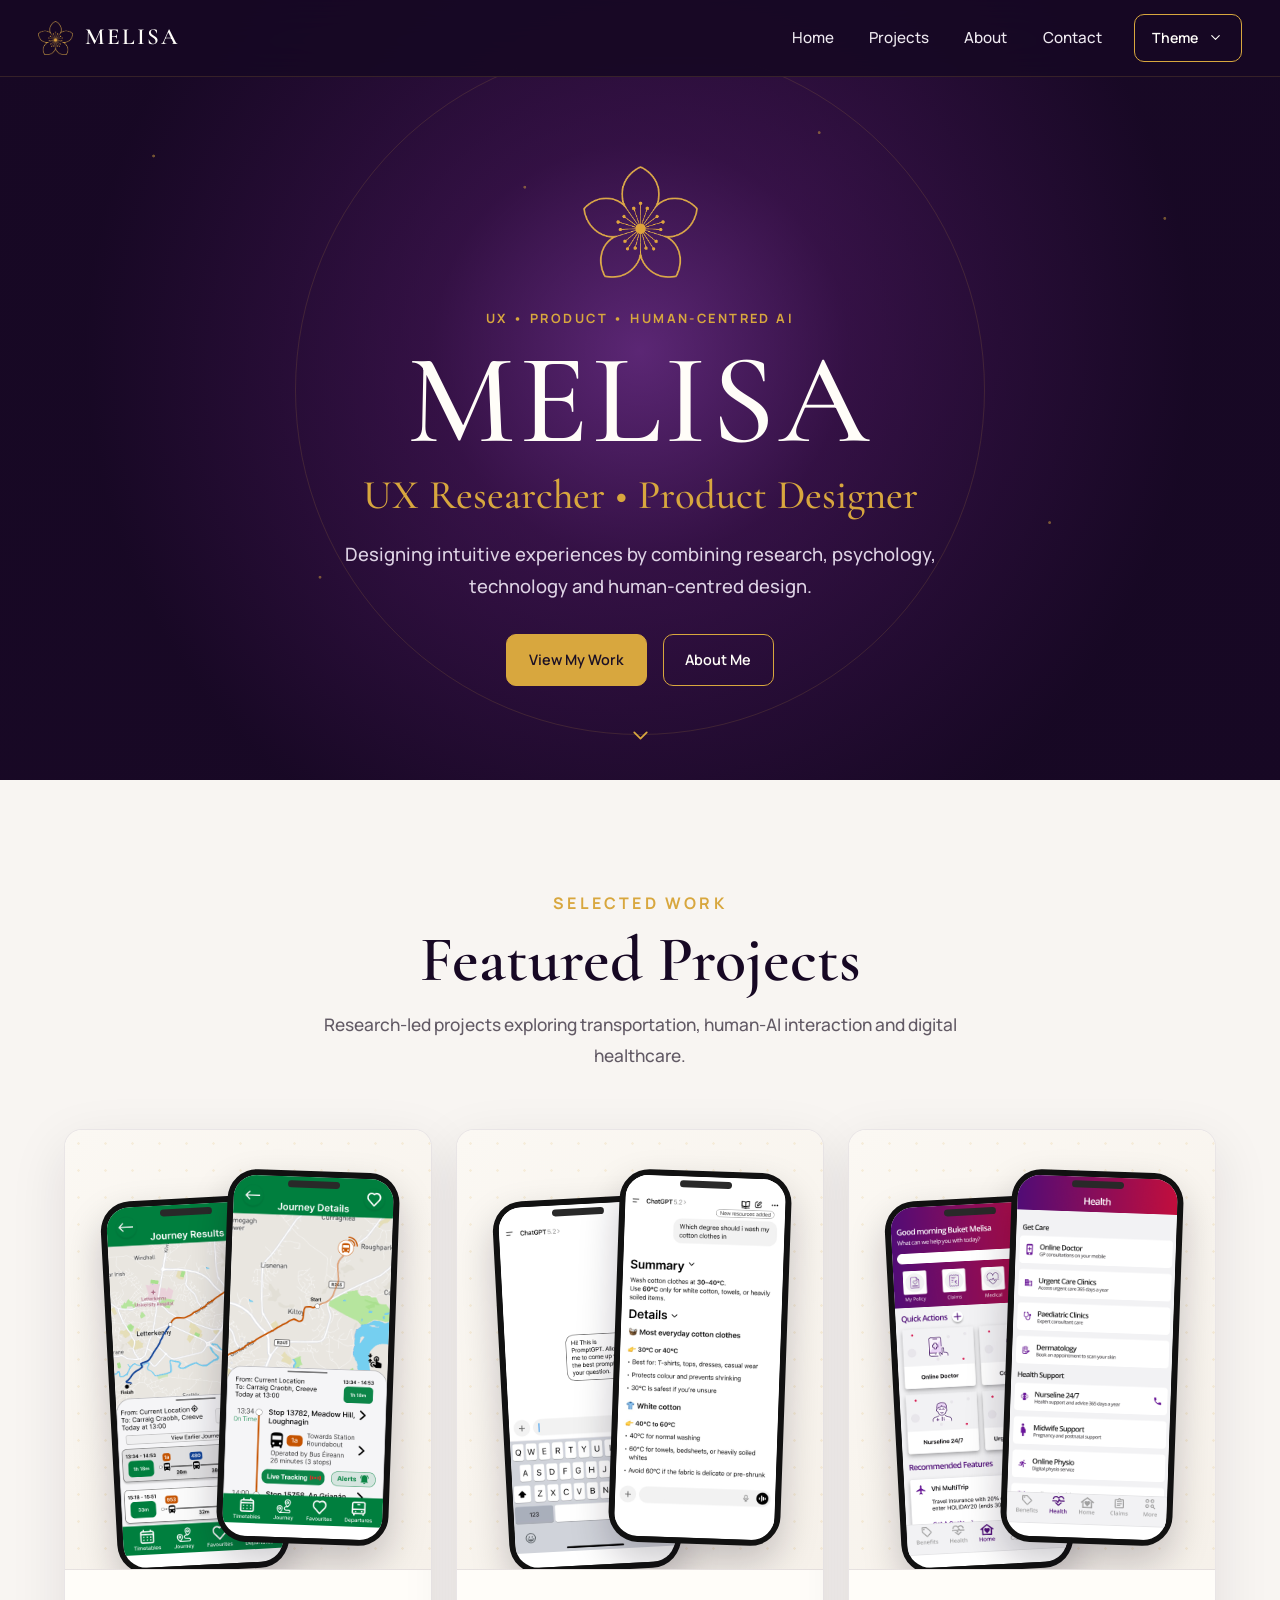
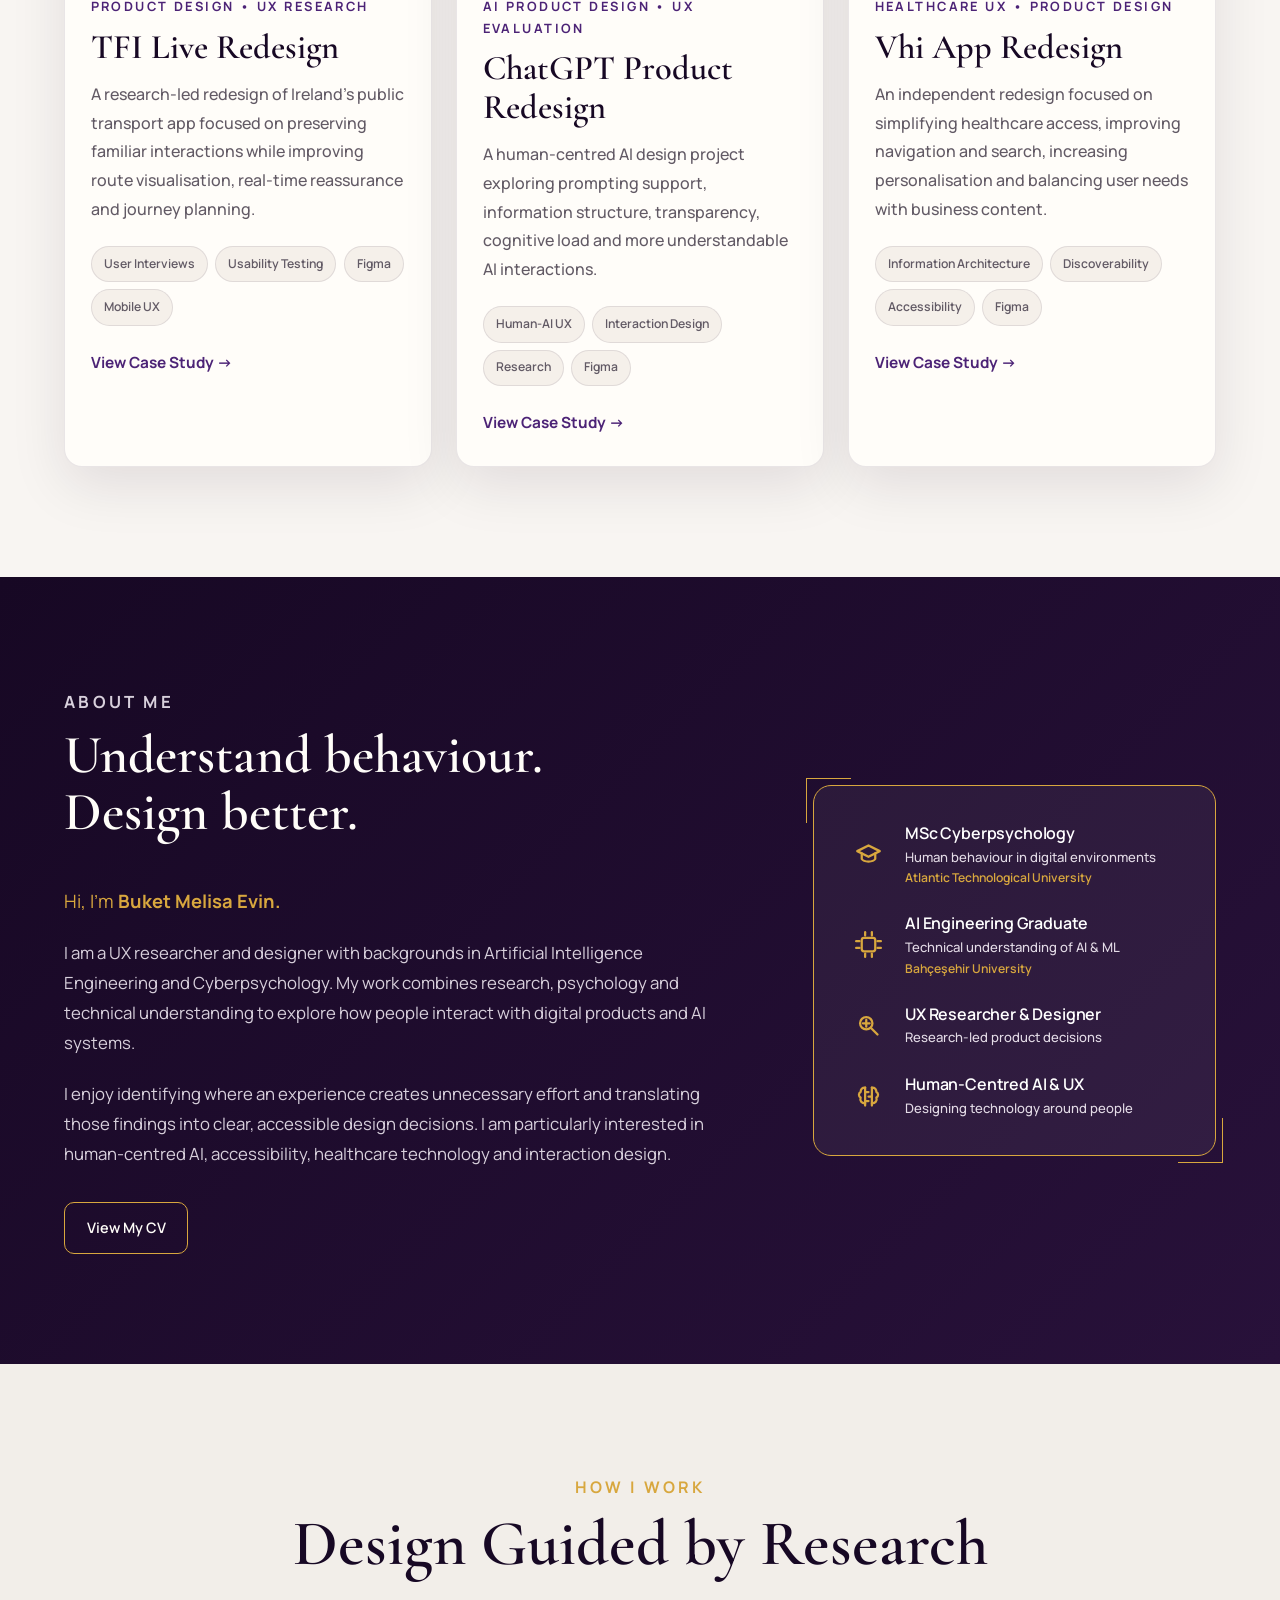
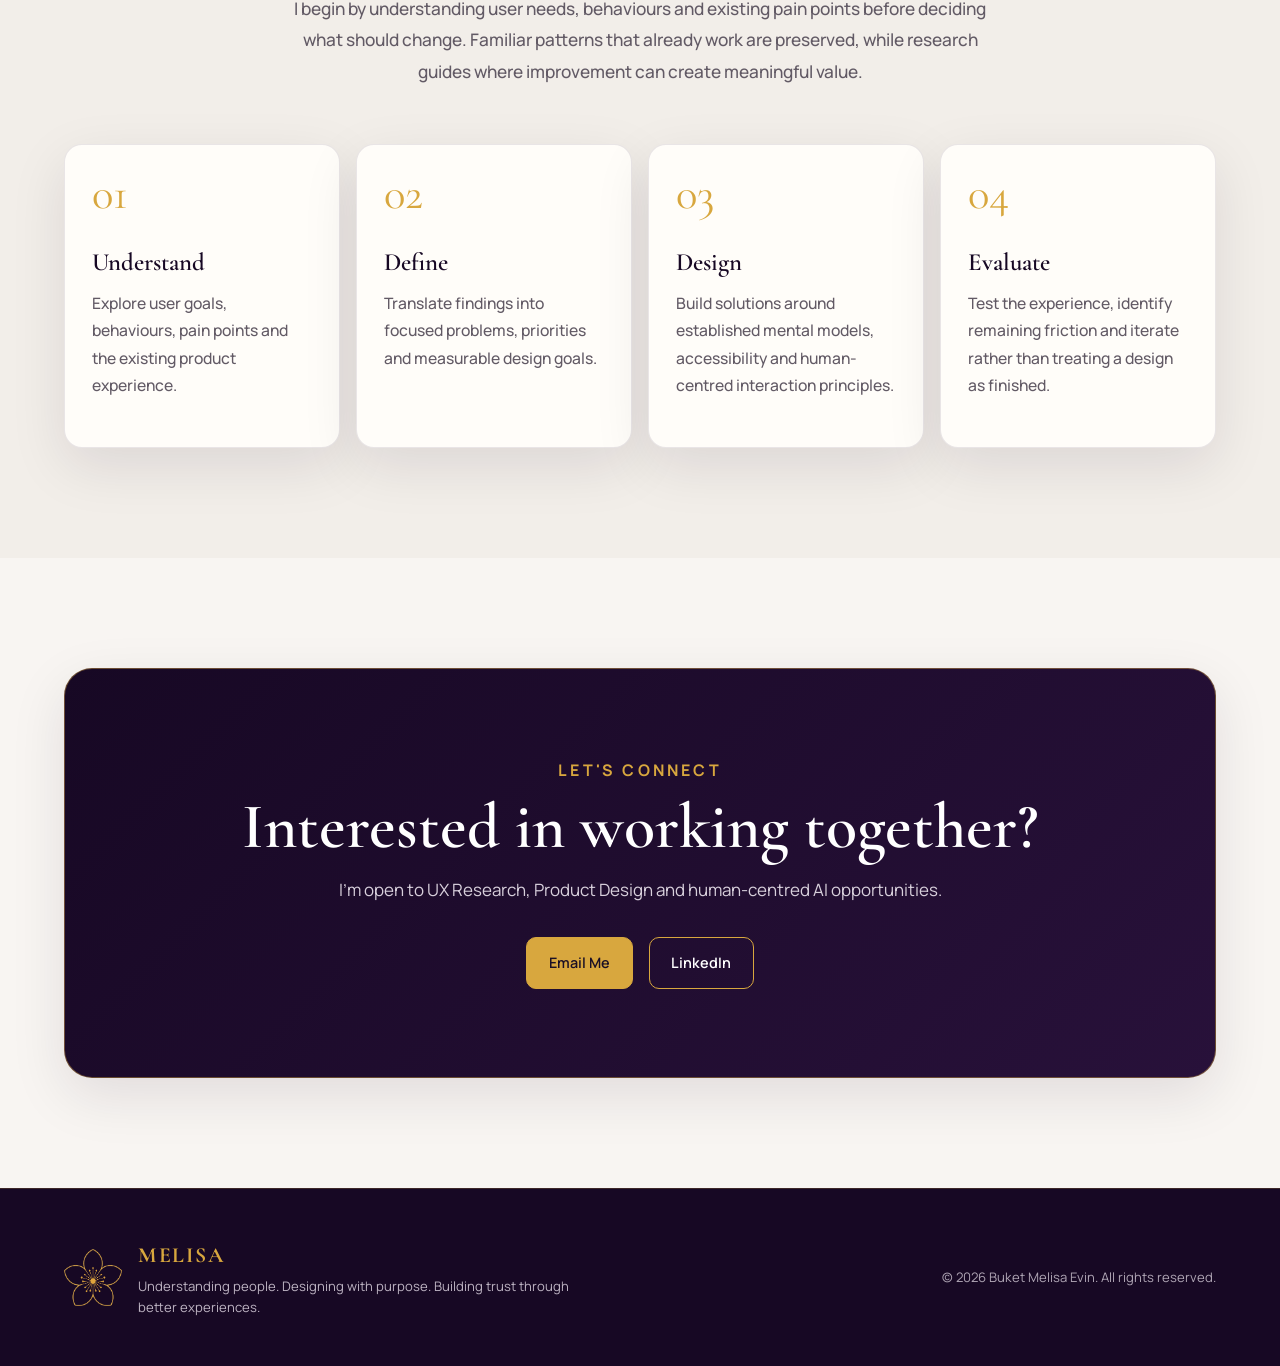
==== index.html @ 7aae2053 "Publish final portfolio" ====
<!DOCTYPE html>
<html lang="en" data-theme="elegant">

<head>
    <meta charset="UTF-8">

    <meta
        name="viewport"
        content="width=device-width, initial-scale=1.0"
    >

    <meta
        name="description"
        content="UX Research and Product Design portfolio of Buket Melisa Evin, combining cyberpsychology, artificial intelligence, and human-centred design."
    >

    <title>
        Buket Melisa Evin | UX Researcher & Product Designer
    </title>

    <link
        rel="stylesheet"
        href="css/styles.css"
    >
</head>

<body>

    <!-- =========================================================
         NAVIGATION
    ========================================================== -->

    <header class="site-header">

        <nav
            class="navbar"
            aria-label="Main navigation"
        >

            <a
                class="brand"
                href="#home"
                aria-label="Melisa home"
            >

                <img
                    class="brand-flower"
                    src="assets/images/melisa-flower.png"
                    alt=""
                >

                <span class="brand-name">
                    MELISA
                </span>

            </a>


            <div class="nav-links">

                <a href="#home">
                    Home
                </a>

                <a href="#projects">
                    Projects
                </a>

                <a href="#about">
                    About
                </a>

                <a href="#contact">
                    Contact
                </a>

            </div>


            <div class="theme-switcher">

                <button
                    class="theme-toggle"
                    id="theme-toggle"
                    type="button"
                    aria-expanded="false"
                    aria-controls="theme-menu"
                >
                    <span>
                        Theme
                    </span>

                    <svg
                        class="theme-chevron"
                        viewBox="0 0 24 24"
                        aria-hidden="true"
                    >
                        <path d="M6 9L12 15L18 9"></path>
                    </svg>

                </button>


                <div
                    class="theme-menu"
                    id="theme-menu"
                >

                    <button
                        class="theme-option"
                        type="button"
                        data-theme-choice="elegant"
                    >
                        Elegant Tech
                    </button>

                    <button
                        class="theme-option"
                        type="button"
                        data-theme-choice="fairytale"
                    >
                        Fairytale
                    </button>

                    <button
                        class="theme-option"
                        type="button"
                        data-theme-choice="tech"
                    >
                        Modern Tech
                    </button>

                </div>

            </div>

        </nav>

    </header>


    <main>

        <!-- =====================================================
             HERO
        ====================================================== -->

        <section
            class="hero"
            id="home"
        >

            <div
                class="hero-decoration hero-decoration-left"
            ></div>

            <div
                class="hero-decoration hero-decoration-right"
            ></div>


            <!-- Fairytale-only falling stars -->

            <div
                class="fairytale-stars"
                aria-hidden="true"
            >
                <span>✦</span>
                <span>✧</span>
                <span>✦</span>
                <span>✧</span>
                <span>✦</span>
                <span>✦</span>
                <span>✧</span>
                <span>✦</span>
                <span>✧</span>
                <span>✦</span>
                <span>✧</span>
                <span>✦</span>
            </div>


            <div class="hero-content">

                <img
                    class="hero-flower"
                    src="assets/images/melisa-flower.png"
                    alt="Melisa flower"
                >

                <p class="eyebrow">
                    UX • PRODUCT • HUMAN-CENTRED AI
                </p>

                <h1>
                    MELISA
                </h1>

                <h2>
                    UX Researcher • Product Designer
                </h2>

                <p class="hero-description">
                    Designing intuitive experiences by combining
                    research, psychology, technology and
                    human-centred design.
                </p>


                <div class="hero-actions">

                    <a
                        class="button button-primary"
                        href="#projects"
                    >
                        View My Work
                    </a>

                    <a
                        class="button button-secondary"
                        href="#about"
                    >
                        About Me
                    </a>

                </div>

            </div>


            <a
                class="scroll-indicator"
                href="#projects"
                aria-label="Scroll to featured projects"
            >

                <svg
                    viewBox="0 0 24 24"
                    aria-hidden="true"
                >
                    <path d="M6 9L12 15L18 9"></path>
                </svg>

            </a>

        </section>


        <!-- =====================================================
             FEATURED PROJECTS
        ====================================================== -->

        <section
            class="section projects-section"
            id="projects"
        >

            <div class="section-heading">

                <p class="section-kicker">
                    Selected Work
                </p>

                <h2>
                    Featured Projects
                </h2>

                <p class="section-intro">
                    Research-led projects exploring transportation,
                    human-AI interaction and digital healthcare.
                </p>

            </div>


            <div class="projects-grid">


                <!-- =================================================
                     TFI LIVE
                ================================================== -->

                <article class="project-card">

                    <a
                        class="project-visual project-tfi"
                        href="tfi-live-redesign/"
                        aria-label="View TFI Live case study"
                    >

                        <div
                            class="phone-preview phone-preview-left"
                        >

                            <img
                                class="project-screen"
                                src="assets/images/tfi-results.png"
                                alt="TFI Live redesigned journey results screen"
                            >

                        </div>


                        <div
                            class="phone-preview phone-preview-right"
                        >

                            <img
                                class="project-screen"
                                src="assets/images/tfi-details.png"
                                alt="TFI Live redesigned journey details and live tracking screen"
                            >

                        </div>

                    </a>


                    <div class="project-content">

                        <p class="project-category">
                            PRODUCT DESIGN • UX RESEARCH
                        </p>

                        <h3>
                            TFI Live Redesign
                        </h3>

                        <p>
                            A research-led redesign of Ireland's public
                            transport app focused on preserving familiar
                            interactions while improving route
                            visualisation, real-time reassurance and
                            journey planning.
                        </p>


                        <div
                            class="project-tags"
                            aria-label="Project methods"
                        >

                            <span>User Interviews</span>
                            <span>Usability Testing</span>
                            <span>Figma</span>
                            <span>Mobile UX</span>

                        </div>


                        <a
                            class="text-link"
                            href="tfi-live-redesign/"
                        >
                            View Case Study →
                        </a>

                    </div>

                </article>


                <!-- =================================================
                     CHATGPT
                ================================================== -->

                <article class="project-card">

                    <a
                        class="project-visual project-chatgpt"
                        href="chatgpt-redesign/"
                        aria-label="View ChatGPT case study"
                    >

                        <div
                            class="phone-preview phone-preview-left"
                        >

                            <img
                                class="project-screen"
                                src="assets/images/chatgpt-prompt.png"
                                alt="PromptGPT guided prompting concept"
                            >

                        </div>


                        <div
                            class="phone-preview phone-preview-right"
                        >

                            <img
                                class="project-screen"
                                src="assets/images/chatgpt-response.png"
                                alt="ChatGPT structured response and resource transparency redesign"
                            >

                        </div>

                    </a>


                    <div class="project-content">

                        <p class="project-category">
                            AI PRODUCT DESIGN • UX EVALUATION
                        </p>

                        <h3>
                            ChatGPT Product Redesign
                        </h3>

                        <p>
                            A human-centred AI design project exploring
                            prompting support, information structure,
                            transparency, cognitive load and more
                            understandable AI interactions.
                        </p>


                        <div
                            class="project-tags"
                            aria-label="Project methods"
                        >

                            <span>Human-AI UX</span>
                            <span>Interaction Design</span>
                            <span>Research</span>
                            <span>Figma</span>

                        </div>


                        <a
                            class="text-link"
                            href="chatgpt-redesign/"
                        >
                            View Case Study →
                        </a>

                    </div>

                </article>


                <!-- =================================================
                     VHI
                ================================================== -->

                <article class="project-card">

                    <a
                        class="project-visual project-vhi"
                        href="vhi-redesign/"
                        aria-label="View Vhi case study"
                    >

                        <div
                            class="phone-preview phone-preview-left"
                        >

                            <img
                                class="project-screen"
                                src="assets/images/vhi-home-redesign.png"
                                alt="Vhi redesigned homepage with search, quick actions and clearer navigation"
                            >

                        </div>


                        <div
                            class="phone-preview phone-preview-right"
                        >

                            <img
                                class="project-screen"
                                src="assets/images/vhi-health-redesign.png"
                                alt="Vhi redesigned Health page with clearer healthcare service categories"
                            >

                        </div>

                    </a>


                    <div class="project-content">

                        <p class="project-category">
                            HEALTHCARE UX • PRODUCT DESIGN
                        </p>

                        <h3>
                            Vhi App Redesign
                        </h3>

                        <p>
                            An independent redesign focused on
                            simplifying healthcare access, improving
                            navigation and search, increasing
                            personalisation and balancing user needs
                            with business content.
                        </p>


                        <div
                            class="project-tags"
                            aria-label="Project methods"
                        >

                            <span>Information Architecture</span>
                            <span>Discoverability</span>
                            <span>Accessibility</span>
                            <span>Figma</span>

                        </div>


                        <a
                            class="text-link"
                            href="vhi-redesign/"
                        >
                            View Case Study →
                        </a>

                    </div>

                </article>

            </div>

        </section>


        <!-- =====================================================
             ABOUT
        ====================================================== -->

        <section
            class="section about-section"
            id="about"
        >

            <div class="about-grid">


                <div class="about-copy">

                    <p class="section-kicker">
                        About Me
                    </p>

                    <h2 class="about-heading">
                        <span>Understand behaviour.</span>
                        <br>
                        <span>Design better.</span>
                    </h2>

                    <p class="about-lead">
                        Hi, I'm
                        <strong>
                            Buket Melisa Evin.
                        </strong>
                    </p>

                    <p>
                        I am a UX researcher and designer with
                        backgrounds in Artificial Intelligence
                        Engineering and Cyberpsychology. My work
                        combines research, psychology and technical
                        understanding to explore how people interact
                        with digital products and AI systems.
                    </p>

                    <p>
                        I enjoy identifying where an experience creates
                        unnecessary effort and translating those
                        findings into clear, accessible design
                        decisions. I am particularly interested in
                        human-centred AI, accessibility, healthcare
                        technology and interaction design.
                    </p>


                    <a
                        class="button button-secondary"
                        href="assets/documents/Buket-Melisa-Evin-CV.pdf"
                        target="_blank"
                        rel="noopener noreferrer"
                    >
                        View My CV
                    </a>

                </div>


                <!-- PROFILE CARD -->

                <aside class="profile-card">


                    <!-- MSc CYBERPSYCHOLOGY -->

                    <div class="profile-item">

                        <svg
                            class="profile-icon"
                            viewBox="0 0 24 24"
                            aria-hidden="true"
                        >
                            <path
                                d="M2 9L12 4L22 9L12 14L2 9Z"
                            ></path>

                            <path
                                d="M6 11V16C8 19 16 19 18 16V11"
                            ></path>
                        </svg>


                        <div>

                            <strong>
                                MSc Cyberpsychology
                            </strong>

                            <span class="profile-subtitle">
                                Human behaviour in digital environments
                            </span>

                            <span class="profile-meta">
                                Atlantic Technological University
                            </span>

                        </div>

                    </div>


                    <!-- AI ENGINEERING -->

                    <div class="profile-item">

                        <svg
                            class="profile-icon"
                            viewBox="0 0 24 24"
                            aria-hidden="true"
                        >

                            <rect
                                x="6"
                                y="6"
                                width="12"
                                height="12"
                                rx="2"
                            ></rect>

                            <path d="M9 1V4"></path>
                            <path d="M15 1V4"></path>

                            <path d="M9 20V23"></path>
                            <path d="M15 20V23"></path>

                            <path d="M1 9H4"></path>
                            <path d="M1 15H4"></path>

                            <path d="M20 9H23"></path>
                            <path d="M20 15H23"></path>

                        </svg>


                        <div>

    
                            <strong>
                                AI Engineering Graduate
                            </strong>

  
                            <span class="profile-subtitle">
                                Technical understanding of AI & ML
                            </span>

                            <span class="profile-meta">
        
                                Bahçeşehir University
   
                            </span>


                        </div>

                    </div>


                    <!-- UX RESEARCH -->

                    <div class="profile-item">

                        <svg
                            class="profile-icon"
                            viewBox="0 0 24 24"
                            aria-hidden="true"
                        >

                            <circle
                                cx="10"
                                cy="10"
                                r="5.5"
                            ></circle>

                            <path
                                d="M14 14L20 20"
                            ></path>

                            <path
                                d="M10 7V13"
                            ></path>

                            <path
                                d="M7 10H13"
                            ></path>

                        </svg>


                        <div>

                            <strong>
                                UX Researcher & Designer
                            </strong>

                            <span class="profile-subtitle">
                                Research-led product decisions
                            </span>

                        </div>

                    </div>


                    <!-- HUMAN-CENTRED AI -->

                    <div class="profile-item">

                        <svg
                            class="profile-icon"
                            viewBox="0 0 24 24"
                            aria-hidden="true"
                        >

                            <path
                                d="M9 4C6 4 5 6 5 8C3 9 3 12 5 13C4 16 6 18 9 18"
                            ></path>

                            <path
                                d="M15 4C18 4 19 6 19 8C21 9 21 12 19 13C20 16 18 18 15 18"
                            ></path>

                            <path d="M9 4V20"></path>
                            <path d="M15 4V20"></path>

                            <path d="M9 8H12"></path>
                            <path d="M12 12H15"></path>
                            <path d="M9 16H12"></path>

                        </svg>


                        <div>

                            <strong>
                                Human-Centred AI & UX
                            </strong>

                            <span class="profile-subtitle">
                                Designing technology around people
                            </span>

                        </div>

                    </div>

                </aside>

            </div>

        </section>


        <!-- =====================================================
             DESIGN APPROACH
        ====================================================== -->

        <section class="section approach-section">

            <div class="section-heading">

                <p class="section-kicker">
                    How I Work
                </p>

                <h2>
                    Design Guided by Research
                </h2>

                <p class="section-intro">
                    I begin by understanding user needs, behaviours
                    and existing pain points before deciding what
                    should change. Familiar patterns that already
                    work are preserved, while research guides where
                    improvement can create meaningful value.
                </p>

            </div>


            <div class="approach-grid">


                <article class="approach-card">

                    <span class="approach-number">
                        01
                    </span>

                    <h3>
                        Understand
                    </h3>

                    <p>
                        Explore user goals, behaviours, pain points
                        and the existing product experience.
                    </p>

                </article>


                <article class="approach-card">

                    <span class="approach-number">
                        02
                    </span>

                    <h3>
                        Define
                    </h3>

                    <p>
                        Translate findings into focused problems,
                        priorities and measurable design goals.
                    </p>

                </article>


                <article class="approach-card">

                    <span class="approach-number">
                        03
                    </span>

                    <h3>
                        Design
                    </h3>

                    <p>
                        Build solutions around established mental
                        models, accessibility and human-centred
                        interaction principles.
                    </p>

                </article>


                <article class="approach-card">

                    <span class="approach-number">
                        04
                    </span>

                    <h3>
                        Evaluate
                    </h3>

                    <p>
                        Test the experience, identify remaining
                        friction and iterate rather than treating
                        a design as finished.
                    </p>

                </article>

            </div>

        </section>


        <!-- =====================================================
             CONTACT
        ====================================================== -->

        <section
            class="section contact-section"
            id="contact"
        >

            <div class="contact-card">

                <p class="section-kicker">
                    Let's Connect
                </p>

                <h2>
                    Interested in working together?
                </h2>

                <p>
                    I'm open to UX Research, Product Design and
                    human-centred AI opportunities.
                </p>


                <div class="contact-actions">

                    <a
                        class="button button-primary"
                        href="mailto:melisa.buket.evin@gmail.com"
                    >
                        Email Me
                    </a>


                    <a
                        class="button button-secondary"
                        href="https://www.linkedin.com/in/buket-melisa-evin/"
                        target="_blank"
                        rel="noopener noreferrer"
                    >
                        LinkedIn
                    </a>

                </div>

            </div>

        </section>

    </main>


    <!-- =========================================================
         FOOTER
    ========================================================== -->

    <footer class="site-footer">

        <div class="footer-brand">

            <img
                src="assets/images/melisa-flower.png"
                alt=""
                class="footer-flower"
            >


            <div>

                <strong>
                    MELISA
                </strong>

                <p>
                    Understanding people. Designing with purpose.
                    Building trust through better experiences.
                </p>

            </div>

        </div>


        <p class="copyright">
            © 2026 Buket Melisa Evin.
            All rights reserved.
        </p>

    </footer>


    <script src="js/script.js"></script>

</body>

</html>
---- css/styles.css ----
@import url("https://fonts.googleapis.com/css2?family=Cormorant+Garamond:wght@400;500;600;700&family=Manrope:wght@400;500;600;700&display=swap");


/* =========================================================
   1. RESET
========================================================= */

*,
*::before,
*::after {
    box-sizing: border-box;
}

html {
    scroll-behavior: smooth;
}

body {
    margin: 0;
    min-height: 100vh;
    overflow-x: hidden;

    background: var(--page-background);
    color: var(--text);

    font-family: var(--body-font);
    font-size: 17px;
    line-height: 1.7;

    transition:
        background-color 0.35s ease,
        color 0.35s ease;
}

img {
    display: block;
    max-width: 100%;
}

a {
    color: inherit;
    text-decoration: none;
}

button,
input,
textarea,
select {
    font: inherit;
}

button {
    color: inherit;
}

::selection {
    background: var(--accent);
    color: var(--accent-text);
}


/* =========================================================
   2. DEFAULT THEME — ELEGANT TECH
========================================================= */

:root,
html[data-theme="elegant"] {
    --page-background: #F8F5F2;
    --section-background: #F8F5F2;
    --section-alt: #F2EEE9;

    --surface: #FFFDF9;
    --surface-soft: #F5F0EA;

    --text: #29232D;
    --text-soft: #625A65;

    --dark: #170824;
    --dark-secondary: #28113A;

    --purple: #4C2376;
    --purple-soft: #76509A;

    --accent: #D8A73E;
    --accent-soft: #E9C97E;
    --accent-text: #1B1025;

    --border: rgba(216, 167, 62, 0.42);
    --soft-border: rgba(43, 22, 63, 0.10);

    --hero-background:
        radial-gradient(
            circle at 50% 45%,
            rgba(106, 47, 135, 0.72) 0%,
            rgba(55, 18, 73, 0.62) 27%,
            rgba(23, 8, 36, 0.96) 72%
        ),
        linear-gradient(
            135deg,
            #190825 0%,
            #351144 48%,
            #190825 100%
        );

    --hero-text: #FFFDF8;
    --hero-muted: #DDD2E4;

    --card-background: #FFFDF9;

    --shadow:
        0 18px 55px rgba(31, 13, 43, 0.10);

    --shadow-hover:
        0 25px 70px rgba(31, 13, 43, 0.17);

    --radius-small: 10px;
    --radius-medium: 18px;
    --radius-large: 28px;

    --display-font: "Cormorant Garamond", Georgia, serif;
    --body-font: "Manrope", Arial, sans-serif;

    --section-max-width: 1240px;

    --button-radius: 10px;

    --nav-background: rgba(23, 8, 36, 0.90);

    --project-preview:
        linear-gradient(
            145deg,
            #FBF8F3 0%,
            #F6F1EA 100%
        );
}


/* =========================================================
   3. FAIRYTALE THEME
========================================================= */

html[data-theme="fairytale"] {
    --page-background: #FFF8FC;
    --section-background: #FFF8FC;
    --section-alt: #F4F3FF;

    --surface: #FFFDFE;
    --surface-soft: #FBEFF7;

    --text: #432E45;
    --text-soft: #6F5B6E;

    --dark: #644E76;
    --dark-secondary: #876B95;

    --purple: #9870B5;
    --purple-soft: #C1A4D9;

    --accent: #D6A33B;
    --accent-soft: #F0D99A;
    --accent-text: #412B43;

    --border: rgba(214, 163, 59, 0.55);
    --soft-border: rgba(164, 123, 194, 0.16);

    --hero-background:
        radial-gradient(
            circle at 18% 42%,
            rgba(255, 212, 229, 0.88),
            transparent 39%
        ),
        radial-gradient(
            circle at 79% 39%,
            rgba(202, 221, 255, 0.90),
            transparent 42%
        ),
        linear-gradient(
            135deg,
            #FFF2F7 0%,
            #F5EEFF 49%,
            #EDF6FF 100%
        );

    --hero-text: #513B56;
    --hero-muted: #6F6173;

    --card-background: #FFFDFE;

    --shadow:
        0 18px 45px rgba(112, 83, 127, 0.10);

    --shadow-hover:
        0 24px 60px rgba(112, 83, 127, 0.17);

    --radius-small: 14px;
    --radius-medium: 24px;
    --radius-large: 36px;

    --display-font: "Cormorant Garamond", Georgia, serif;
    --body-font: "Manrope", Arial, sans-serif;

    --button-radius: 999px;

    --nav-background: rgba(255, 248, 252, 0.94);

    --project-preview:
        linear-gradient(
            145deg,
            #FFF7FA 0%,
            #F5F2FF 50%,
            #F1F7FF 100%
        );
}


/* =========================================================
   4. MODERN TECH THEME
========================================================= */

html[data-theme="tech"] {
    --page-background: #F2F2F7;
    --section-background: #F5F5F7;
    --section-alt: #F5F5F7;

    --surface: #FFFFFF;
    --surface-soft: #F2F2F7;

    --text: #1D1D1F;
    --text-soft: #6E6E73;

    --dark: #1D1D1F;
    --dark-secondary: #3A3A3C;

    --purple: #1D1D1F;
    --purple-soft: #6E6E73;

    --accent: #0071E3;
    --accent-soft: #E8F2FD;
    --accent-text: #FFFFFF;

    --border: #D1D1D6;
    --soft-border: #E5E5EA;

    --hero-background: #FFFFFF;

    --hero-text: #1D1D1F;
    --hero-muted: #6E6E73;

    --card-background: #FFFFFF;

    --shadow:
        0 8px 28px rgba(0, 0, 0, 0.055);

    --shadow-hover:
        0 14px 38px rgba(0, 0, 0, 0.085);

    --radius-small: 12px;
    --radius-medium: 20px;
    --radius-large: 26px;

    --display-font:
        -apple-system,
        BlinkMacSystemFont,
        "Segoe UI",
        Helvetica,
        Arial,
        sans-serif;

    --body-font:
        -apple-system,
        BlinkMacSystemFont,
        "Segoe UI",
        Helvetica,
        Arial,
        sans-serif;

    --section-max-width: 1240px;

    --button-radius: 999px;

    --nav-background: rgba(255, 255, 255, 0.94);

    --project-preview: #F2F2F7;
}


/* =========================================================
   5. TYPOGRAPHY
========================================================= */

h1,
h2,
h3,
h4,
p {
    margin-top: 0;
}

h1,
h2,
h3 {
    font-family: var(--display-font);
}

h2 {
    font-size: clamp(2.5rem, 5vw, 4rem);
    line-height: 1.05;
    font-weight: 600;
}

h3 {
    font-size: clamp(1.6rem, 3vw, 2.15rem);
    line-height: 1.12;
    font-weight: 600;
}

p {
    margin-bottom: 1.25rem;
}

strong {
    font-weight: 700;
}


/* =========================================================
   6. NAVIGATION
========================================================= */

.site-header {
    position: fixed;
    z-index: 1000;

    top: 0;
    left: 0;

    width: 100%;

    background: var(--nav-background);

    backdrop-filter: blur(18px);
    -webkit-backdrop-filter: blur(18px);

    border-bottom:
        1px solid rgba(216, 167, 62, 0.16);
}

.navbar {
    width: min(94%, 1380px);
    min-height: 76px;

    margin: 0 auto;

    display: flex;
    align-items: center;

    gap: 2rem;
}

.brand {
    margin-right: auto;

    display: flex;
    align-items: center;

    gap: 0.75rem;

    color: #FFFDF9;
}

.brand-flower {
    width: 35px;
    height: 35px;

    object-fit: contain;
}

.brand-name {
    font-family: var(--display-font);
    font-size: 1.45rem;
    font-weight: 600;

    letter-spacing: 0.08em;
}

.nav-links {
    display: flex;
    align-items: center;

    gap: 2.2rem;
}

.nav-links a {
    position: relative;

    color: #EEE9F0;

    font-size: 0.95rem;
    font-weight: 500;
}

.nav-links a::after {
    content: "";

    position: absolute;

    left: 0;
    bottom: -7px;

    width: 0;
    height: 1px;

    background: var(--accent);

    transition: width 0.25s ease;
}

.nav-links a:hover::after {
    width: 100%;
}


html[data-theme="fairytale"] .brand,
html[data-theme="fairytale"] .nav-links a {
    color: var(--text);
}


html[data-theme="tech"] .site-header {
    border-bottom: 1px solid #E5E5EA;
}

html[data-theme="tech"] .brand,
html[data-theme="tech"] .nav-links a {
    color: #1D1D1F;
}

html[data-theme="tech"] .nav-links a::after {
    background: #1D1D1F;
}


/* =========================================================
   7. THEME SWITCHER
========================================================= */

.theme-switcher {
    position: relative;
}

.theme-toggle {
    min-width: 108px;

    padding: 0.7rem 1rem;

    display: flex;
    align-items: center;
    justify-content: center;

    gap: 0.65rem;

    background: transparent;
    color: #FFFDF9;

    border:
        1px solid var(--accent);

    border-radius: var(--button-radius);

    cursor: pointer;

    font-size: 0.88rem;
    font-weight: 600;

    transition:
        background 0.25s ease,
        color 0.25s ease;
}

.theme-toggle span {
    font-weight: 600;
}

.theme-chevron {
    width: 15px;
    height: 15px;

    fill: none;
    stroke: currentColor;

    stroke-width: 1.8;
    stroke-linecap: round;
    stroke-linejoin: round;

    transition:
        transform 0.25s ease;
}

.theme-toggle[aria-expanded="true"] .theme-chevron {
    transform: rotate(180deg);
}

.theme-toggle:hover {
    background: var(--accent);
    color: var(--accent-text);
}

.theme-menu {
    position: absolute;

    top: calc(100% + 12px);
    right: 0;

    min-width: 190px;

    padding: 0.5rem;

    display: none;

    background: var(--surface);
    color: var(--text);

    border:
        1px solid var(--border);

    border-radius: var(--radius-small);

    box-shadow: var(--shadow);
}

.theme-menu.is-open {
    display: grid;
}

.theme-option {
    position: relative;

    width: 100%;

    padding:
        0.8rem
        2.8rem
        0.8rem
        0.9rem;

    background: transparent;

    border: 0;

    border-radius:
        calc(var(--radius-small) / 2);

    cursor: pointer;

    text-align: left;

    font-weight: 500;

    transition:
        background 0.2s ease,
        color 0.2s ease;
}

.theme-option:hover {
    background: var(--surface-soft);
}

.theme-option.is-selected {
    background: var(--surface-soft);
    color: var(--purple);

    font-weight: 700;
}

.theme-option.is-selected::after {
    content: "✓";

    position: absolute;

    right: 1rem;
    top: 50%;

    transform: translateY(-50%);

    color: var(--accent);

    font-weight: 700;
}


html[data-theme="fairytale"] .theme-toggle {
    color: var(--text);
}


html[data-theme="tech"] .theme-toggle {
    background: #FFFFFF;
    color: #1D1D1F;

    border:
        1px solid #D1D1D6;
}

html[data-theme="tech"] .theme-toggle:hover {
    background: #F2F2F7;
    color: #1D1D1F;
}


/* =========================================================
   8. HERO
========================================================= */

.hero {
    position: relative;

    min-height: 780px;

    padding:
        145px
        2rem
        90px;

    overflow: hidden;

    display: grid;
    place-items: center;

    background: var(--hero-background);
    color: var(--hero-text);

    text-align: center;
}

.hero::before {
    content: "";

    position: absolute;

    inset: 0;

    opacity: 0.48;

    pointer-events: none;

    background-image:
        radial-gradient(
            circle at 12% 20%,
            var(--accent) 0 1px,
            transparent 1.8px
        ),
        radial-gradient(
            circle at 25% 74%,
            var(--accent) 0 1px,
            transparent 1.8px
        ),
        radial-gradient(
            circle at 41% 24%,
            var(--accent) 0 1px,
            transparent 1.8px
        ),
        radial-gradient(
            circle at 64% 17%,
            var(--accent) 0 1px,
            transparent 1.8px
        ),
        radial-gradient(
            circle at 82% 67%,
            var(--accent) 0 1px,
            transparent 1.8px
        ),
        radial-gradient(
            circle at 91% 28%,
            var(--accent) 0 1px,
            transparent 1.8px
        );
}

.hero::after {
    content: "";

    position: absolute;

    top: 50%;
    left: 50%;

    width: min(690px, 72vw);

    aspect-ratio: 1;

    transform:
        translate(-50%, -50%);

    border:
        1px solid rgba(216, 167, 62, 0.15);

    border-radius: 50%;

    pointer-events: none;
}

.hero-content {
    position: relative;
    z-index: 3;

    width: min(820px, 94%);
}

.hero-flower {
    width: 115px;
    height: 115px;

    margin:
        0
        auto
        1.8rem;

    object-fit: contain;
}

.eyebrow,
.section-kicker,
.project-category {
    font-family: var(--body-font);

    text-transform: uppercase;

    letter-spacing: 0.19em;

    font-weight: 700;
}

.eyebrow {
    margin-bottom: 0.8rem;

    color: var(--accent);

    font-size: 0.8rem;
}

.hero h1 {
    margin-bottom: 0.25rem;

    font-size:
        clamp(4.6rem, 10vw, 8.2rem);

    line-height: 0.9;

    font-weight: 500;

    letter-spacing: 0.03em;
}

.hero h2 {
    margin:
        1rem
        0;

    color: var(--accent);

    font-size:
        clamp(1.65rem, 3.5vw, 2.55rem);

    font-weight: 500;
}

.hero-description {
    width: min(680px, 100%);

    margin:
        1.4rem
        auto
        2rem;

    color: var(--hero-muted);

    font-size:
        clamp(1rem, 2vw, 1.15rem);

    font-weight: 500;
}

.hero-actions {
    display: flex;
    justify-content: center;
    flex-wrap: wrap;

    gap: 1rem;
}




/* Scroll chevron */

.scroll-indicator {
    position: absolute;
    z-index: 4;

    bottom: 26px;

    width: 38px;
    height: 38px;

    display: grid;
    place-items: center;

    animation:
        floatDown
        1.8s
        ease-in-out
        infinite;
}

.scroll-indicator svg {
    width: 25px;
    height: 25px;

    fill: none;

    stroke: var(--accent);

    stroke-width: 1.7;
    stroke-linecap: round;
    stroke-linejoin: round;
}

@keyframes floatDown {
    0%,
    100% {
        transform: translateY(0);
    }

    50% {
        transform: translateY(8px);
    }
}


/* =========================================================
   9. FAIRYTALE HERO
========================================================= */

html[data-theme="fairytale"] .hero::after {
    width: min(1150px, 94vw);
    height: 650px;

    aspect-ratio: auto;

    border: 0;
    border-radius: 0;

    background:
        radial-gradient(
            ellipse at 50% 67%,
            rgba(255, 255, 255, 0.58) 0%,
            rgba(255, 255, 255, 0.40) 34%,
            transparent 69%
        ),
        radial-gradient(
            ellipse at 31% 50%,
            rgba(255, 239, 248, 0.72) 0%,
            transparent 53%
        ),
        radial-gradient(
            ellipse at 69% 48%,
            rgba(239, 244, 255, 0.77) 0%,
            transparent 55%
        ),
        radial-gradient(
            ellipse at 50% 28%,
            rgba(255, 255, 255, 0.52) 0%,
            transparent 47%
        );

    filter: blur(8px);

    opacity: 0.97;
}


/* Falling stars */

.fairytale-stars {
    display: none;
}

html[data-theme="fairytale"] .fairytale-stars {
    position: absolute;
    z-index: 1;

    inset: 0;

    display: block;

    overflow: hidden;

    pointer-events: none;
}

.fairytale-stars span {
    position: absolute;

    top: -8%;

    color: #D6A33B;

    font-size: 0.75rem;

    opacity: 0;

    text-shadow:
        0 0 8px rgba(255, 226, 143, 0.55);

    animation:
        fairyStarFall
        10s
        linear
        infinite;
}

.fairytale-stars span:nth-child(1) {
    left: 7%;
    animation-delay: 0s;
}

.fairytale-stars span:nth-child(2) {
    left: 16%;
    animation-delay: 4.5s;
    font-size: 0.55rem;
}

.fairytale-stars span:nth-child(3) {
    left: 25%;
    animation-delay: 2s;
}

.fairytale-stars span:nth-child(4) {
    left: 34%;
    animation-delay: 7s;
    font-size: 0.6rem;
}

.fairytale-stars span:nth-child(5) {
    left: 43%;
    animation-delay: 1s;
    font-size: 0.5rem;
}

.fairytale-stars span:nth-child(6) {
    left: 52%;
    animation-delay: 5.2s;
}

.fairytale-stars span:nth-child(7) {
    left: 61%;
    animation-delay: 8s;
    font-size: 0.55rem;
}

.fairytale-stars span:nth-child(8) {
    left: 69%;
    animation-delay: 3.3s;
}

.fairytale-stars span:nth-child(9) {
    left: 76%;
    animation-delay: 6.3s;
    font-size: 0.55rem;
}

.fairytale-stars span:nth-child(10) {
    left: 83%;
    animation-delay: 0.8s;
}

.fairytale-stars span:nth-child(11) {
    left: 90%;
    animation-delay: 4s;
    font-size: 0.5rem;
}

.fairytale-stars span:nth-child(12) {
    left: 96%;
    animation-delay: 7.6s;
}

@keyframes fairyStarFall {
    0% {
        transform:
            translateY(-40px)
            rotate(0deg);

        opacity: 0;
    }

    12% {
        opacity: 0.55;
    }

    80% {
        opacity: 0.32;
    }

    100% {
        transform:
            translateY(850px)
            rotate(180deg);

        opacity: 0;
    }
}


/* =========================================================
   10. MODERN TECH HERO
========================================================= */

html[data-theme="tech"] .hero {
    background: #FFFFFF;
}

html[data-theme="tech"] .hero::before,
html[data-theme="tech"] .hero::after,
html[data-theme="tech"] .hero-decoration,
html[data-theme="tech"] .fairytale-stars {
    display: none;
}

html[data-theme="tech"] .hero h1 {
    color: #1D1D1F;

    font-weight: 700;

    letter-spacing: -0.045em;
}

html[data-theme="tech"] .hero h2 {
    color: #1D1D1F;

    font-weight: 600;
}

html[data-theme="tech"] .hero-description {
    color: #6E6E73;

    font-weight: 400;
}

html[data-theme="tech"] .eyebrow {
    color: #6E6E73;
}

html[data-theme="tech"] .brand-flower,
html[data-theme="tech"] .hero-flower,
html[data-theme="tech"] .footer-flower {
    filter:
        grayscale(1)
        brightness(0.28);

    opacity: 0.90;
}


/* =========================================================
   11. BUTTONS
========================================================= */

.button {
    min-height: 48px;

    padding:
        0.8rem
        1.35rem;

    display: inline-flex;
    align-items: center;
    justify-content: center;

    border:
        1px solid var(--accent);

    border-radius: var(--button-radius);

    font-size: 0.9rem;
    font-weight: 600;

    transition:
        transform 0.2s ease,
        background 0.2s ease,
        color 0.2s ease,
        box-shadow 0.2s ease;
}

.button:hover {
    transform: translateY(-2px);
}

.button-primary {
    background: var(--accent);
    color: var(--accent-text);
}

.button-primary:hover {
    box-shadow:
        0 10px 26px rgba(216, 167, 62, 0.25);
}

.button-secondary {
    background: transparent;
    color: inherit;
}

.hero .button-secondary {
    color: var(--hero-text);
}

.button-secondary:hover {
    background: var(--accent);
    color: var(--accent-text);
}


/* Modern buttons */

html[data-theme="tech"] .button-primary {
    background: #0071E3;
    color: #FFFFFF;

    border-color: #0071E3;

    box-shadow: none;
}

html[data-theme="tech"] .button-primary:hover {
    background: #0077ED;

    box-shadow: none;
}

html[data-theme="tech"] .button-secondary,
html[data-theme="tech"] .hero .button-secondary {
    background: transparent;
    color: #0071E3;

    border:
        1px solid #0071E3;
}

html[data-theme="tech"] .button-secondary:hover,
html[data-theme="tech"] .hero .button-secondary:hover {
    background: #0071E3;
    color: #FFFFFF;
}


/* =========================================================
   12. GENERAL SECTIONS
========================================================= */

.section {
    padding:
        110px
        max(5vw, 24px);
}

.section > * {
    width:
        min(
            100%,
            var(--section-max-width)
        );

    margin-left: auto;
    margin-right: auto;
}

.section-heading {
    margin-bottom: 3.6rem;

    text-align: center;
}

.section-kicker {
    margin-bottom: 0.55rem;

    color: var(--accent);

    font-size: 1rem;
    font-weight: 700;

    letter-spacing: 0.2em;
}

.section-heading h2 {
    margin-bottom: 1rem;

    color: var(--dark);
}

.section-intro {
    width: min(700px, 100%);

    margin:
        0
        auto;

    color: var(--text-soft);

    font-size: 1.08rem;
    font-weight: 500;

    line-height: 1.8;
}


/* =========================================================
   13. PROJECTS
========================================================= */

.projects-section {
    background: var(--section-background);
}

.projects-grid {
    display: grid;

    grid-template-columns:
        repeat(3, 1fr);

    gap: 1.5rem;
}

.project-card {
    overflow: hidden;

    background: var(--card-background);

    border:
        1px solid var(--soft-border);

    border-radius: var(--radius-medium);

    box-shadow: var(--shadow);

    transition:
        transform 0.3s ease,
        box-shadow 0.3s ease;
}

.project-card:hover {
    transform: translateY(-7px);

    box-shadow: var(--shadow-hover);
}

.project-visual {
    position: relative;

    min-height: 440px;

    overflow: hidden;

    display: block;

    background: var(--project-preview);

    border-bottom:
        1px solid var(--soft-border);
}

.project-visual::before {
    content: "";

    position: absolute;

    inset: 0;

    opacity: 0.13;

    background-image:
        radial-gradient(
            circle,
            var(--accent) 0 1px,
            transparent 1.5px
        );

    background-size:
        27px
        27px;
}


/* Phone mockups */

.phone-preview {
    position: absolute;
    z-index: 2;

    width: 172px;
    height: auto;

    aspect-ratio: 9 / 19.5;

    padding: 6px;

    overflow: hidden;

    background: #111111;

    border-radius: 30px;

    box-shadow:
        0 18px 38px rgba(17, 8, 26, 0.22);
}

.phone-preview::before {
    content: "";

    position: absolute;
    z-index: 4;

    top: 10px;
    left: 50%;

    width: 52px;
    height: 7px;

    transform: translateX(-50%);

    background: #292929;

    border-radius: 999px;
}

.phone-preview-left {
    left: 12%;
    bottom: -2px;

    transform: rotate(-3deg);
}

.phone-preview-right {
    right: 10%;
    bottom: 25px;

    transform: rotate(2deg);
}

.phone-preview-centre {
    left: 50%;
    bottom: 20px;

    width: 182px;

    transform:
        translateX(-50%);
}

.project-screen {
    width: 100%;
    height: 100%;

    object-fit: contain;
    object-position: center top;

    background: #FFFFFF;

    border-radius: 23px;
}


/* In Progress ribbon */

.coming-soon-ribbon {
    position: absolute;
    z-index: 8;

    top: 34px;
    right: -48px;

    width: 210px;

    padding: 0.75rem 0;

    transform: rotate(45deg);

    background: var(--accent);
    color: var(--accent-text);

    box-shadow:
        0 6px 13px rgba(32, 20, 11, 0.17);

    font-family: var(--body-font);

    font-size: 1.1rem;
    font-weight: 700;

    line-height: 1;

    letter-spacing: 0.015em;

    text-align: center;
}


/* Project content */

.project-content {
    padding:
        1.65rem
        1.6rem
        1.8rem;
}

.project-category {
    margin-bottom: 0.6rem;

    color: var(--purple);

    font-size: 0.8rem;
}

.project-content h3 {
    margin-bottom: 0.85rem;

    color: var(--dark);
}

.project-content > p:not(.project-category) {
    color: var(--text-soft);

    font-size: 1rem;
    font-weight: 500;

    line-height: 1.8;
}

.project-tags {
    margin:
        1.4rem
        0;

    display: flex;
    flex-wrap: wrap;

    gap: 0.45rem;
}

.project-tags span {
    padding:
        0.42rem
        0.76rem;

    background: var(--surface-soft);

    border:
        1px solid var(--soft-border);

    border-radius: 999px;

    color: var(--text-soft);

    font-size: 0.76rem;
    font-weight: 600;
}

.text-link {
    color: var(--purple);

    font-size: 0.96rem;
    font-weight: 700;
}

.text-link:hover {
    color: var(--accent);
}


/* Modern projects */

html[data-theme="tech"] .projects-section {
    background: #F5F5F7;

    padding-top: 120px;
}

html[data-theme="tech"] .project-card {
    background: #FFFFFF;

    border:
        1px solid #E5E5EA;

    box-shadow:
        0 8px 28px rgba(0, 0, 0, 0.055);
}

html[data-theme="tech"] .project-card:hover {
    box-shadow:
        0 14px 38px rgba(0, 0, 0, 0.085);
}

html[data-theme="tech"] .project-visual {
    background: #F2F2F7;
}

html[data-theme="tech"] .project-visual::before {
    display: none;
}

html[data-theme="tech"] .project-category {
    color: #6E6E73;
}

html[data-theme="tech"] .project-content h3 {
    color: #1D1D1F;
}

html[data-theme="tech"] .project-content > p:not(.project-category) {
    color: #6E6E73;
}

html[data-theme="tech"] .project-tags span {
    background: #F2F2F7;
    color: #3A3A3C;

    border:
        1px solid #E5E5EA;
}

html[data-theme="tech"] .text-link {
    color: #0071E3;
}

html[data-theme="tech"] .text-link:hover {
    color: #0071E3;

    text-decoration: underline;
}


/* =========================================================
   14. ABOUT — GLOBAL
========================================================= */

.about-section {
    background:
        linear-gradient(
            135deg,
            var(--dark),
            var(--dark-secondary)
        );

    color: #FFFDF9;
}

.about-grid {
    display: grid;

    grid-template-columns:
        minmax(0, 1.25fr)
        minmax(350px, 0.75fr);

    align-items: center;

    gap:
        clamp(3rem, 6vw, 6rem);
}

.about-copy h2 {
    color: #FFFDF9;

    font-size:
        clamp(3rem, 4.2vw, 4.4rem);

    line-height: 1.06;
}

.about-copy > p {
    max-width: 680px;

    color: #D8D0DC;

    font-size: 1.05rem;

    line-height: 1.8;
}

.about-copy .about-lead {
    color: var(--accent);

    font-size: 1.15rem;
}

.about-copy .button {
    margin-top: 0.8rem;
}


/* =========================================================
   15. PROFILE / QUALIFICATIONS CARD
========================================================= */

.profile-card {
    position: relative;

    padding: 2.3rem;

    display: grid;

    gap: 1.7rem;

    background:
        rgba(255, 255, 255, 0.055);

    border:
        1px solid var(--accent);

    border-radius: var(--radius-medium);
}

.profile-card::before,
.profile-card::after {
    content: "";

    position: absolute;

    width: 45px;
    height: 45px;
}

.profile-card::before {
    top: -8px;
    left: -8px;

    border-top:
        1px solid var(--accent);

    border-left:
        1px solid var(--accent);
}

.profile-card::after {
    right: -8px;
    bottom: -8px;

    border-right:
        1px solid var(--accent);

    border-bottom:
        1px solid var(--accent);
}

.profile-item {
    display: grid;

    grid-template-columns:
        36px
        1fr;

    align-items: center;

    gap: 1.15rem;
}

.profile-item > div {
    align-self: center;
}

.profile-icon {
    width: 27px;
    height: 27px;

    align-self: center;
    justify-self: center;

    fill: none;
    stroke: var(--accent);

    stroke-width: 2;
    stroke-linecap: round;
    stroke-linejoin: round;
}


/* Crisp information-card typography */

.profile-item strong {
    display: block;

    margin-bottom: 0.18rem;

    color: #FFFFFF;

    font-family: var(--body-font);

    font-size: 1rem;
    font-weight: 600;

    line-height: 1.35;

    letter-spacing: -0.01em;
}

.profile-subtitle {
    display: block;

    margin-top: 0 !important;

    color: #E4DCE7 !important;

    font-family: var(--body-font);

    font-size: 0.82rem !important;
    font-weight: 500;

    line-height: 1.45;
}

.profile-meta {
    display: block;

    margin-top: 0.16rem !important;

    color: var(--accent) !important;

    font-family: var(--body-font);

    font-size: 0.76rem !important;
    font-weight: 600;

    line-height: 1.4;

    opacity: 1;
}


/* =========================================================
   16. FAIRYTALE ABOUT
========================================================= */

html[data-theme="fairytale"] .about-section {
    background:
        linear-gradient(
            135deg,
            #70547F 0%,
            #876391 48%,
            #9A729A 100%
        );

    color: #FFFFFF;
}

html[data-theme="fairytale"] .about-copy h2 {
    color: #FFFDFE;
}

html[data-theme="fairytale"] .about-copy > p {
    color: #FFF7FC;
}

html[data-theme="fairytale"] .about-copy .about-lead {
    color: #F4C75D;
}

html[data-theme="fairytale"] .profile-card {
    background:
        rgba(62, 34, 72, 0.36);

    border-color:
        rgba(237, 190, 82, 0.78);
}

html[data-theme="fairytale"] .profile-item strong {
    color: #FFFFFF;
}

html[data-theme="fairytale"] .profile-subtitle {
    color: #FAF1FA !important;
}

html[data-theme="fairytale"] .profile-meta {
    color: #F1C45A !important;
}


/* =========================================================
   17. MODERN ABOUT
========================================================= */

html[data-theme="tech"] .about-section {
    background: #FFFFFF;
    color: #1D1D1F;
}

html[data-theme="tech"] .about-copy h2 {
    color: #1D1D1F;
}

html[data-theme="tech"] .about-copy > p {
    color: #6E6E73;
}

html[data-theme="tech"] .about-copy .about-lead {
    color: #1D1D1F;
}

html[data-theme="tech"] .profile-card {
    background: #F2F2F7;

    border:
        1px solid #E5E5EA;

    box-shadow: none;
}

html[data-theme="tech"] .profile-card::before,
html[data-theme="tech"] .profile-card::after {
    display: none;
}

html[data-theme="tech"] .profile-item strong {
    color: #1D1D1F;
}

html[data-theme="tech"] .profile-subtitle {
    color: #6E6E73 !important;
}

html[data-theme="tech"] .profile-meta {
    color: #6E6E73 !important;
}

html[data-theme="tech"] .profile-icon {
    stroke: #3A3A3C;
}


/* =========================================================
   18. HOW I WORK
========================================================= */

.approach-section {
    background: var(--section-alt);
}

.approach-grid {
    display: grid;

    grid-template-columns:
        repeat(4, 1fr);

    gap: 1rem;
}

.approach-card {
    min-height: 260px;

    padding: 1.7rem;

    background: var(--surface);

    border:
        1px solid var(--soft-border);

    border-radius: var(--radius-medium);

    box-shadow: var(--shadow);
}

.approach-number {
    display: block;

    margin-bottom: 2rem;

    color: var(--accent);

    font-family: var(--display-font);

    font-size: 2.8rem;

    line-height: 1;
}

.approach-card h3 {
    margin-bottom: 0.8rem;

    color: var(--dark);

    font-size: 1.55rem;
}

.approach-card p {
    color: var(--text-soft);

    font-size: 0.98rem;
    font-weight: 500;

    line-height: 1.75;
}


/* Modern process */

html[data-theme="tech"] .approach-section {
    background: #F5F5F7;
}

html[data-theme="tech"] .approach-card {
    background: #FFFFFF;

    border:
        1px solid #E5E5EA;

    box-shadow: none;
}

html[data-theme="tech"] .approach-number {
    color: #8E8E93;
}

html[data-theme="tech"] .approach-card h3 {
    color: #1D1D1F;
}

html[data-theme="tech"] .approach-card p {
    color: #6E6E73;
}


/* =========================================================
   19. CONTACT
========================================================= */

.contact-section {
    background: var(--section-background);
}

.contact-card {
    padding:
        clamp(3rem, 7vw, 5.5rem);

    text-align: center;

    background:
        linear-gradient(
            135deg,
            var(--dark),
            var(--dark-secondary)
        );

    border:
        1px solid var(--border);

    border-radius: var(--radius-large);

    color: #FFFFFF;

    box-shadow: var(--shadow);
}

.contact-card h2 {
    margin-bottom: 1rem;

    color: #FFFFFF;
}

.contact-card > p:not(.section-kicker) {
    color: #D8D0DC;
}

.contact-actions {
    margin-top: 2rem;

    display: flex;
    justify-content: center;
    flex-wrap: wrap;

    gap: 1rem;
}


/* Modern contact */

html[data-theme="tech"] .contact-section {
    background: #FFFFFF;
}

html[data-theme="tech"] .contact-card {
    background: #F2F2F7;
    color: #1D1D1F;

    border:
        1px solid #E5E5EA;

    box-shadow: none;
}

html[data-theme="tech"] .contact-card h2 {
    color: #1D1D1F;
}

html[data-theme="tech"] .contact-card > p:not(.section-kicker) {
    color: #6E6E73;
}

html[data-theme="tech"] .contact-card .section-kicker {
    color: #6E6E73;
}


/* =========================================================
   20. FOOTER
========================================================= */

.site-footer {
    padding:
        3rem
        max(5vw, 24px);

    display: flex;
    align-items: center;
    justify-content: space-between;

    gap: 3rem;

    background: var(--dark);
    color: #E7E0EA;

    border-top:
        1px solid rgba(216, 167, 62, 0.20);
}

.footer-brand {
    display: flex;
    align-items: center;

    gap: 1rem;
}

.footer-flower {
    width: 58px;
    height: 58px;

    object-fit: contain;
}

.footer-brand strong {
    color: var(--accent);

    font-family: var(--display-font);

    font-size: 1.35rem;

    letter-spacing: 0.08em;
}

.footer-brand p {
    max-width: 470px;

    margin:
        0.15rem
        0
        0;

    color: #BDB3C2;

    font-size: 0.82rem;

    line-height: 1.6;
}

.copyright {
    margin: 0;

    color: #AFA5B4;

    font-size: 0.82rem;
}


/* Modern footer */

html[data-theme="tech"] .site-footer {
    background: #F5F5F7;
    color: #1D1D1F;

    border-top:
        1px solid #E5E5EA;
}

html[data-theme="tech"] .footer-brand strong {
    color: #1D1D1F;
}

html[data-theme="tech"] .footer-brand p {
    color: #6E6E73;
}

html[data-theme="tech"] .copyright {
    color: #6E6E73;
}


/* =========================================================
   21. MODERN TECH SECTION RHYTHM
========================================================= */

html[data-theme="tech"] .hero {
    background: #FFFFFF;
}

html[data-theme="tech"] .projects-section {
    background: #F5F5F7;
}

html[data-theme="tech"] .about-section {
    background: #FFFFFF;
}

html[data-theme="tech"] .approach-section {
    background: #F5F5F7;
}

html[data-theme="tech"] .contact-section {
    background: #FFFFFF;
}

html[data-theme="tech"] .site-footer {
    background: #F5F5F7;
}


/* =========================================================
   22. FAIRYTALE DETAILS
========================================================= */

html[data-theme="fairytale"] .section-heading h2::before,
html[data-theme="fairytale"] .section-heading h2::after {
    content: "✦";

    margin:
        0
        0.55rem;

    color: var(--accent);

    font-size: 0.45em;

    vertical-align: middle;
}


/* =========================================================
   23. TABLET
========================================================= */

@media (max-width: 1050px) {
    .projects-grid {
        grid-template-columns:
            repeat(2, 1fr);
    }

    .project-card:last-child {
        grid-column:
            1 / -1;

        width:
            min(50%, 590px);

        justify-self: center;
    }

    .approach-grid {
        grid-template-columns:
            repeat(2, 1fr);
    }

    .about-grid {
        grid-template-columns: 1fr;
    }

    .profile-card {
        width:
            min(650px, 100%);
    }
}


/* =========================================================
   24. MOBILE
========================================================= */

@media (max-width: 780px) {
    .navbar {
        min-height: 68px;

        gap: 1rem;
    }

    .nav-links {
        display: none;
    }

    .brand-name {
        font-size: 1.2rem;
    }

    .brand-flower {
        width: 30px;
        height: 30px;
    }

    .theme-toggle {
        min-width: 94px;

        padding:
            0.55rem
            0.75rem;
    }

    .hero {
        min-height: 700px;

        padding:
            120px
            1.3rem
            80px;
    }

    .hero-flower {
        width: 92px;
        height: 92px;
    }

    .hero h1 {
        font-size:
            clamp(4rem, 20vw, 6rem);
    }

    .hero h2 {
        font-size: 1.55rem;
    }

    html[data-theme="fairytale"] .hero::after {
        width: 115vw;
        height: 560px;
    }

    .section {
        padding:
            80px
            1.25rem;
    }

    .projects-grid {
        grid-template-columns: 1fr;
    }

    .project-card:last-child {
        grid-column: auto;

        width: 100%;
    }

    .project-visual {
        min-height: 420px;
    }

    .phone-preview {
        width: 150px;
    }

    .phone-preview-left {
        left: 9%;
    }

    .phone-preview-right {
        right: 7%;
    }

    .phone-preview-centre {
        width: 160px;
    }

    .about-grid {
        gap: 3rem;
    }

    .about-copy h2 {
        font-size:
            clamp(2.8rem, 11vw, 4rem);
    }

    .profile-card {
        padding: 1.65rem;
    }

    .approach-grid {
        grid-template-columns: 1fr;
    }

    .approach-card {
        min-height: auto;
    }

    .site-footer {
        flex-direction: column;
        align-items: flex-start;
    }
}


/* =========================================================
   25. VERY SMALL SCREENS
========================================================= */

@media (max-width: 480px) {
    body {
        font-size: 15px;
    }

    .hero-actions,
    .contact-actions {
        width: 100%;

        display: grid;

        grid-template-columns: 1fr;
    }

    .hero-actions .button,
    .contact-actions .button {
        width: 100%;
    }

    .phone-preview {
        width: 136px;
    }

    .phone-preview-left {
        left: 5%;
    }

    .phone-preview-right {
        right: 4%;
    }

    .project-content {
        padding: 1.35rem;
    }

    .profile-item {
        grid-template-columns:
            32px
            1fr;

        gap: 0.9rem;
    }

    .profile-item strong {
        font-size: 0.95rem;
    }

    .profile-subtitle {
        font-size: 0.78rem !important;
    }

    .profile-meta {
        font-size: 0.73rem !important;
    }

    .contact-card {
        padding:
            3rem
            1.4rem;
    }
}


/* =========================================================
   26. REDUCED MOTION ACCESSIBILITY
========================================================= */

@media (prefers-reduced-motion: reduce) {
    *,
    *::before,
    *::after {
        scroll-behavior: auto !important;

        transition-duration:
            0.01ms !important;

        animation-duration:
            0.01ms !important;

        animation-iteration-count:
            1 !important;
    }
}
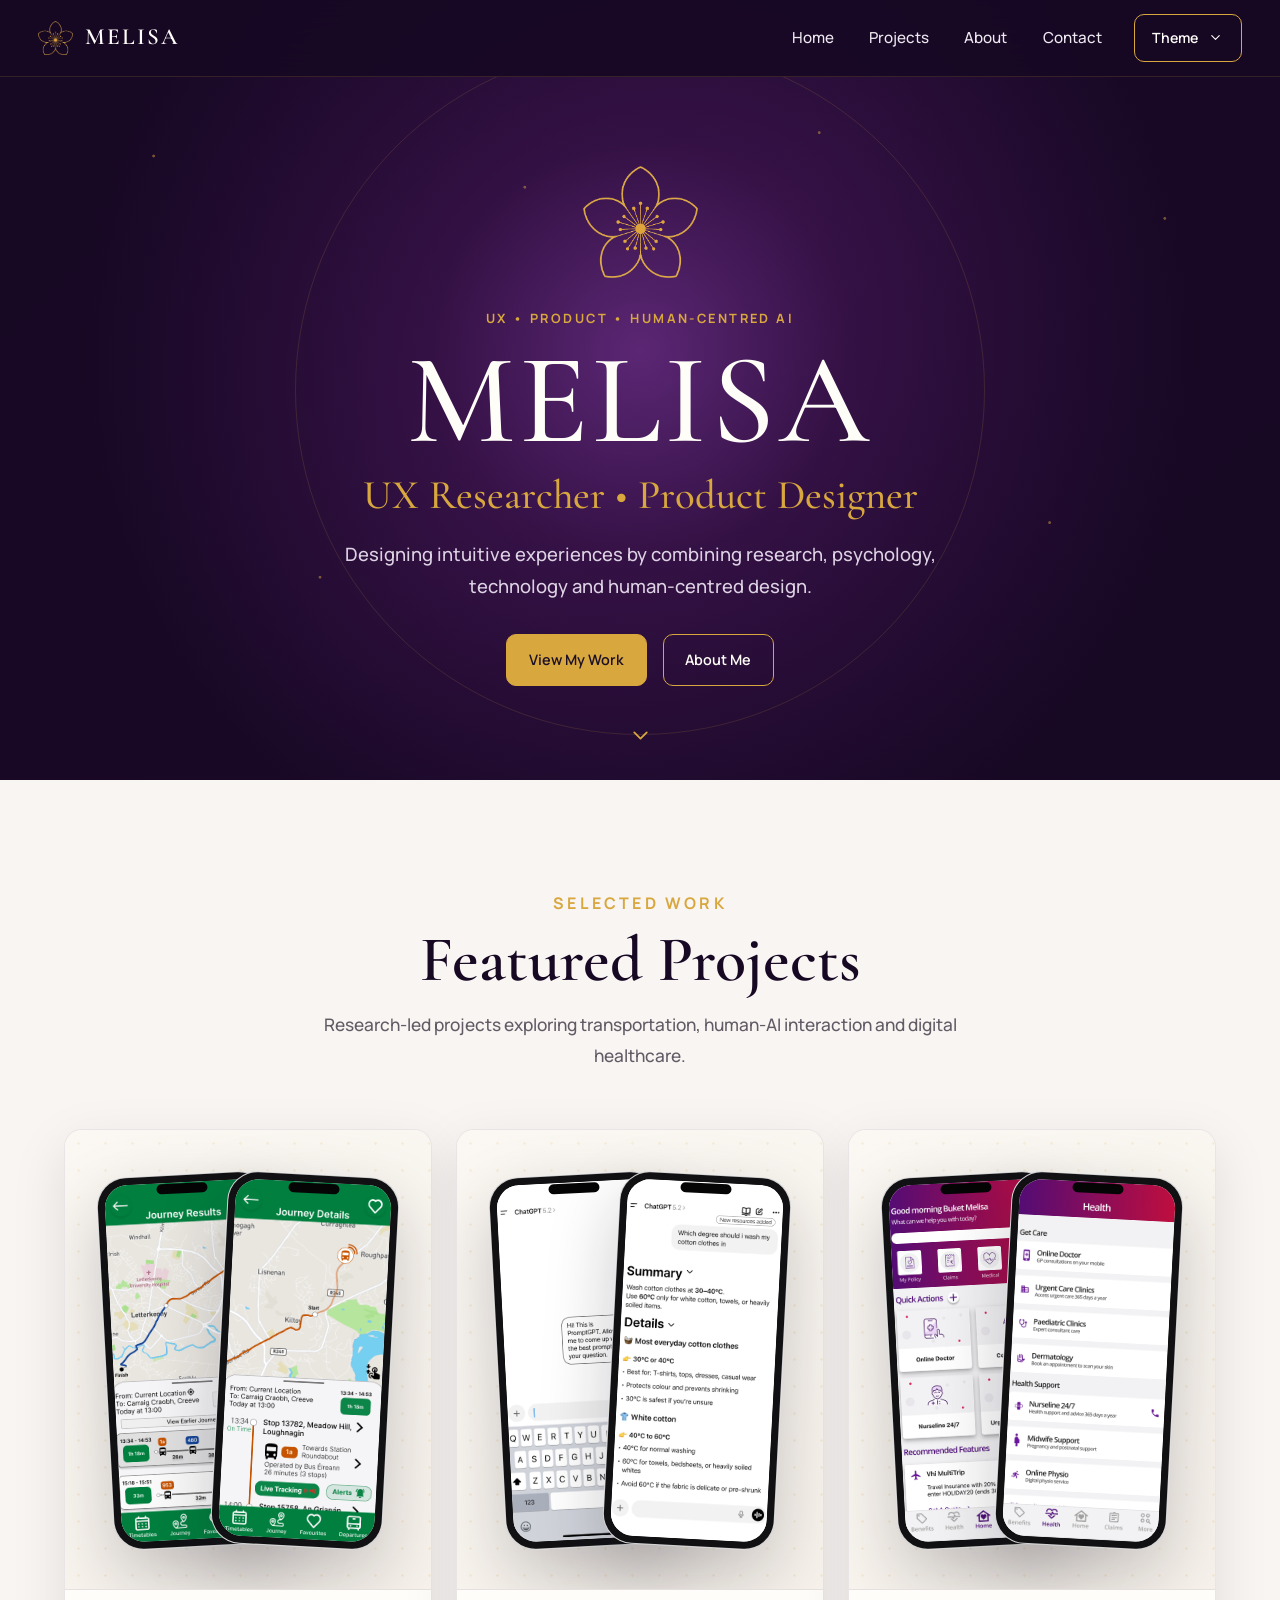
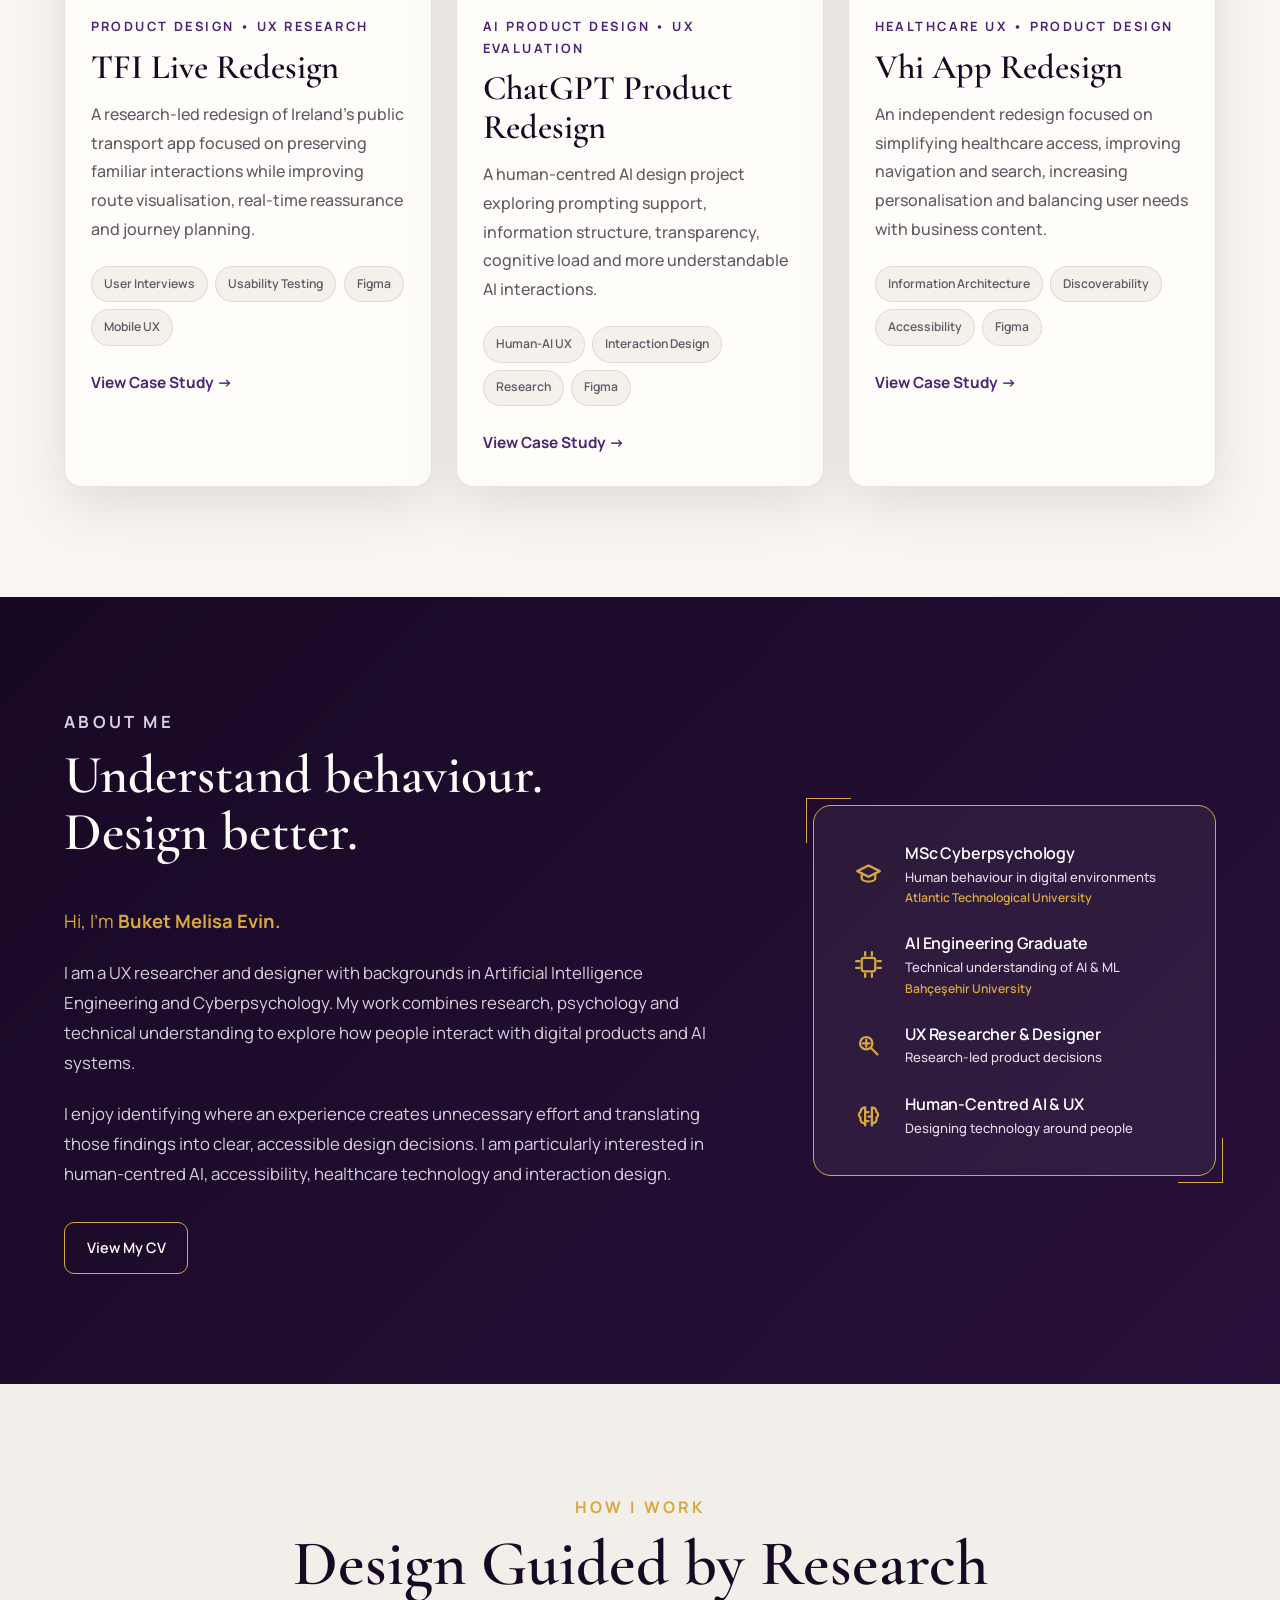
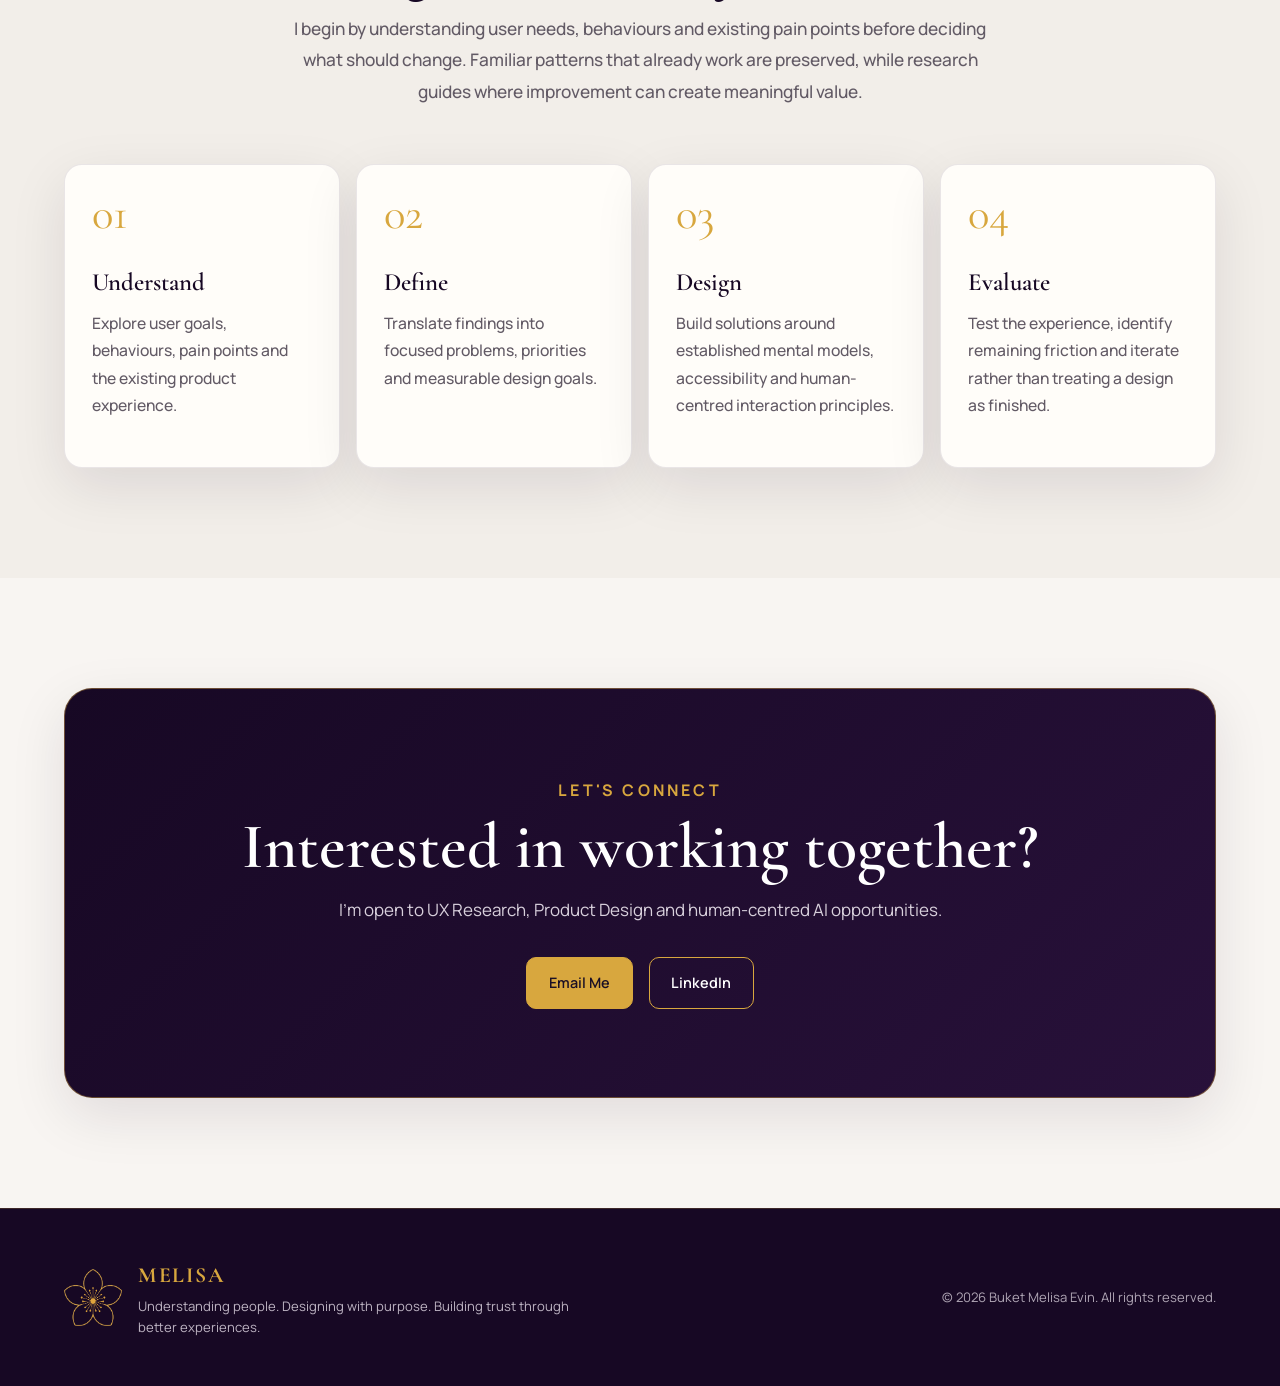
==== commit 47bf2c3d: "Final portfolio responsive and navigation updates" ====
--- a/index.html
+++ b/index.html
@@ -21,6 +21,11 @@
     <link
         rel="stylesheet"
         href="css/styles.css"
+    >
+
+    <link
+        rel="stylesheet"
+        href="css/components.css"
     >
 </head>
 
@@ -289,11 +294,11 @@
                     >
 
                         <div
-                            class="phone-preview phone-preview-left"
+                            class="device-phone device-phone-preview phone-preview phone-preview-left"
                         >
 
                             <img
-                                class="project-screen"
+                                class="device-screen project-screen"
                                 src="assets/images/tfi-results.png"
                                 alt="TFI Live redesigned journey results screen"
                             >
@@ -302,11 +307,11 @@
 
 
                         <div
-                            class="phone-preview phone-preview-right"
+                            class="device-phone device-phone-preview phone-preview phone-preview-right"
                         >
 
                             <img
-                                class="project-screen"
+                                class="device-screen project-screen"
                                 src="assets/images/tfi-details.png"
                                 alt="TFI Live redesigned journey details and live tracking screen"
                             >
@@ -373,11 +378,11 @@
                     >
 
                         <div
-                            class="phone-preview phone-preview-left"
+                            class="device-phone device-phone-preview phone-preview phone-preview-left"
                         >
 
                             <img
-                                class="project-screen"
+                                class="device-screen project-screen"
                                 src="assets/images/chatgpt-prompt.png"
                                 alt="PromptGPT guided prompting concept"
                             >
@@ -386,11 +391,11 @@
 
 
                         <div
-                            class="phone-preview phone-preview-right"
+                            class="device-phone device-phone-preview phone-preview phone-preview-right"
                         >
 
                             <img
-                                class="project-screen"
+                                class="device-screen project-screen"
                                 src="assets/images/chatgpt-response.png"
                                 alt="ChatGPT structured response and resource transparency redesign"
                             >
@@ -456,11 +461,11 @@
                     >
 
                         <div
-                            class="phone-preview phone-preview-left"
+                            class="device-phone device-phone-preview phone-preview phone-preview-left"
                         >
 
                             <img
-                                class="project-screen"
+                                class="device-screen project-screen"
                                 src="assets/images/vhi-home-redesign.png"
                                 alt="Vhi redesigned homepage with search, quick actions and clearer navigation"
                             >
@@ -469,11 +474,11 @@
 
 
                         <div
-                            class="phone-preview phone-preview-right"
+                            class="device-phone device-phone-preview phone-preview phone-preview-right"
                         >
 
                             <img
-                                class="project-screen"
+                                class="device-screen project-screen"
                                 src="assets/images/vhi-health-redesign.png"
                                 alt="Vhi redesigned Health page with clearer healthcare service categories"
                             >
--- a/css/components.css
+++ b/css/components.css
@@ -0,0 +1,582 @@
+/* =========================================================
+   SHARED PORTFOLIO COMPONENTS
+
+   This file contains visual components used across multiple
+   pages. It is intentionally loaded AFTER each page's own
+   stylesheet so shared behaviour stays consistent.
+========================================================= */
+
+
+/* =========================================================
+   1. PROJECT COLOURS
+========================================================= */
+
+body[data-project="tfi"] {
+    --project-ui-accent: #01A56B;
+    --project-ui-accent-dark: #006C50;
+    --project-ui-soft: #F1FAF6;
+    --project-ui-border: #CCEADB;
+}
+
+body[data-project="chatgpt"] {
+    --project-ui-accent: #6D5CE7;
+    --project-ui-accent-dark: #5040C5;
+    --project-ui-soft: #F3EEFF;
+    --project-ui-border: #DDD5FF;
+}
+
+body[data-project="vhi"] {
+    --project-ui-accent: #C70A58;
+    --project-ui-accent-dark: #5B087D;
+    --project-ui-soft: #FBEAF2;
+    --project-ui-border: #E7CDE0;
+}
+
+
+/* =========================================================
+   2. SHARED PHONE DEVICE LANGUAGE
+========================================================= */
+
+/*
+   Every phone in the portfolio uses the same base component.
+   Page-specific styles are still responsible for size and position;
+   this shared layer controls the physical device itself.
+*/
+
+.device-phone {
+    --device-radius: 40px;
+    --device-screen-radius: 32px;
+
+    padding: 7px;
+
+    background: #111114;
+
+    border:
+        1px solid rgba(255, 255, 255, 0.82);
+
+    border-radius: var(--device-radius);
+
+    box-shadow:
+        0 28px 68px rgba(22, 16, 30, 0.22);
+
+    isolation: isolate;
+}
+
+
+/* Size variants */
+
+.device-phone-preview {
+    --device-radius: 30px;
+    --device-screen-radius: 23px;
+}
+
+.device-phone-large {
+    --device-radius: 50px;
+    --device-screen-radius: 42px;
+}
+
+
+/* One shared Dynamic Island treatment */
+
+.device-phone::before {
+    content: "";
+
+    position: absolute;
+    z-index: 30;
+
+    top: clamp(8px, 2%, 16px);
+    left: 50%;
+
+    width: clamp(44px, 30%, 108px);
+    height: auto;
+
+    aspect-ratio: 5.2 / 1;
+
+    transform: translateX(-50%);
+
+    background: #050506;
+
+    border-radius: 999px;
+
+    pointer-events: none;
+}
+
+
+/* Hide older one-off islands so every phone uses the same one. */
+
+.prototype-dynamic-island,
+.video-dynamic-island,
+.concept-phone-island,
+.final-phone-island,
+.prototype-phone-side-button,
+.video-phone-button {
+    display: none;
+}
+
+
+/* Shared screen corners */
+
+.device-screen {
+    border-radius: var(--device-screen-radius);
+}
+
+
+/* Direct screenshot inside a device */
+
+.device-phone > img.device-screen {
+    width: 100%;
+    height: auto;
+
+    display: block;
+
+    aspect-ratio: 402 / 874;
+
+    object-fit: cover;
+    object-position: top center;
+
+    background: #FFFFFF;
+
+    border-radius: var(--device-screen-radius);
+}
+
+
+/* Homepage preview devices have a fixed outer aspect ratio, so the
+   screenshot fills the available inner height rather than letterboxing. */
+
+.device-phone-preview > img.device-screen {
+    height: 100%;
+
+    aspect-ratio: auto;
+}
+
+
+/* Nested screen container */
+
+.device-phone > .device-screen:not(img) {
+    overflow: hidden;
+
+    border-radius: var(--device-screen-radius);
+
+    transform: translateZ(0);
+}
+
+.device-phone > .device-screen > img {
+    width: 100%;
+    height: 100%;
+
+    display: block;
+
+    object-fit: cover;
+    object-position: top center;
+
+    background: #FFFFFF;
+
+    border-radius: inherit;
+}
+
+
+/* iOS Safari may promote <video> to its own compositing layer.
+   The mask keeps the media clipped to the device screen. */
+
+.video-phone-screen {
+    -webkit-mask-image:
+        -webkit-radial-gradient(
+            white,
+            black
+        );
+
+    transform: translateZ(0);
+}
+
+.video-phone-screen video {
+    width: 100%;
+    height: 100%;
+
+    display: block;
+
+    object-fit: cover;
+    object-position: top center;
+
+    margin: 0;
+
+    border: 0;
+    border-radius: inherit;
+
+    transform: translateZ(0);
+}
+
+
+/* =========================================================
+   3. HOMEPAGE PROJECT PHONE COMPOSITIONS
+========================================================= */
+
+.project-visual {
+    min-height: 460px;
+}
+
+
+/* Both phones sit on the same baseline so neither is cut off by
+   the project-content card below it. */
+
+.phone-preview-left,
+.phone-preview-right {
+    bottom: 42px;
+}
+
+.phone-preview-left {
+    left: 11%;
+
+    transform: rotate(-3deg);
+}
+
+.phone-preview-right {
+    right: 11%;
+
+    transform: rotate(3deg);
+}
+
+
+/* =========================================================
+   4. PROJECT SWITCHER
+========================================================= */
+
+.project-switcher {
+    position: relative;
+
+    flex-shrink: 0;
+}
+
+.project-switcher-toggle {
+    appearance: none;
+    -webkit-appearance: none;
+
+    margin: 0;
+
+    font-family: inherit;
+
+    cursor: pointer;
+}
+
+.project-switcher-toggle .project-context-chevron {
+    width: 15px;
+    height: 15px;
+
+    flex-shrink: 0;
+
+    fill: none;
+    stroke: currentColor;
+    stroke-width: 1.8;
+    stroke-linecap: round;
+    stroke-linejoin: round;
+
+    transition: transform 0.2s ease;
+}
+
+.project-switcher-toggle[aria-expanded="true"] .project-context-chevron {
+    transform: rotate(180deg);
+}
+
+.project-switcher-menu {
+    position: absolute;
+    z-index: 100;
+
+    top: calc(100% + 10px);
+    right: 0;
+
+    width: min(280px, 82vw);
+
+    padding: 0.55rem;
+
+    display: none;
+
+    background: #FFFFFF;
+
+    border:
+        1px solid rgba(25, 20, 30, 0.10);
+
+    border-radius: 18px;
+
+    box-shadow:
+        0 20px 55px rgba(25, 20, 30, 0.16);
+}
+
+.project-switcher-menu.is-open {
+    display: grid;
+
+    gap: 0.25rem;
+}
+
+.project-switcher-menu a {
+    min-height: 46px;
+
+    padding:
+        0.72rem
+        0.8rem;
+
+    display: flex;
+    align-items: center;
+    justify-content: space-between;
+
+    gap: 0.8rem;
+
+    color: #29232D;
+
+    border-radius: 12px;
+
+    font-size: 0.86rem;
+    font-weight: 700;
+
+    line-height: 1.35;
+
+    transition:
+        background 0.18s ease,
+        color 0.18s ease;
+}
+
+.project-switcher-menu a:hover,
+.project-switcher-menu a:focus-visible {
+    background: var(--project-ui-soft);
+    color: var(--project-ui-accent-dark);
+}
+
+.project-switcher-menu a[aria-current="page"] {
+    background: var(--project-ui-soft);
+    color: var(--project-ui-accent-dark);
+}
+
+.project-switcher-current {
+    color: var(--project-ui-accent);
+
+    font-size: 0.68rem;
+    font-weight: 800;
+
+    letter-spacing: 0.08em;
+
+    text-transform: uppercase;
+}
+
+
+/* Desktop keeps the existing MELISA treatment. */
+
+.project-brand-home {
+    display: none;
+}
+
+
+/* =========================================================
+   5. CONSISTENT EXTERNAL-LINK ICONS
+========================================================= */
+
+.external-link-icon {
+    width: 1em;
+    height: 1em;
+
+    display: inline-block;
+    flex-shrink: 0;
+
+    fill: none;
+    stroke: currentColor;
+    stroke-width: 1.8;
+    stroke-linecap: round;
+    stroke-linejoin: round;
+
+    vertical-align: -0.12em;
+}
+
+.testing-symbol .external-link-icon {
+    width: 1.1em;
+    height: 1.1em;
+}
+
+
+
+/* =========================================================
+   6. CASE-STUDY NAVIGATION
+========================================================= */
+
+.case-navigation-link {
+    min-width: 0;
+}
+
+.case-navigation-link strong {
+    overflow-wrap: anywhere;
+}
+
+
+/* =========================================================
+   7. MOBILE
+========================================================= */
+
+@media (max-width: 780px) {
+
+    .project-navbar {
+        min-height: 68px;
+    }
+
+    .project-nav-links {
+        display: none;
+    }
+
+    .project-brand-flower {
+        width: 30px;
+        height: 30px;
+    }
+
+
+    /* Figma is enlarged on desktop to crop its presentation canvas.
+       Mobile browsers already fit the embed tightly, so use the full
+       iframe instead of applying the desktop zoom. */
+
+    .prototype-phone-screen iframe {
+        top: 50%;
+        left: 50%;
+
+        width: 100% !important;
+        height: 100% !important;
+
+        transform: translate(-50%, -50%);
+    }
+
+
+    /* Make the homepage preview feel centred and give the devices
+       a clear bottom margin above the card content. */
+
+    .project-visual {
+        min-height: 440px;
+    }
+
+    .phone-preview-left,
+    .phone-preview-right {
+        bottom: 56px;
+    }
+
+
+    /* Project-page brand becomes explicit navigation on mobile. */
+
+    .project-brand-name {
+        display: none;
+    }
+
+    .project-brand-home {
+        display: inline;
+
+        color: #29232D;
+
+        font-size: 1rem;
+        font-weight: 750;
+
+        letter-spacing: 0;
+    }
+
+
+    /* Keep the project name visible instead of collapsing it to a dot. */
+
+    .project-context {
+        width: auto;
+        height: auto;
+
+        padding:
+            0.5rem
+            0.7rem;
+
+        gap: 0.4rem;
+
+        justify-content: center;
+
+        font-size: 0.68rem;
+    }
+
+    .project-context span:last-of-type {
+        display: inline;
+    }
+
+    .project-context-dot {
+        width: 7px;
+        height: 7px;
+    }
+
+    .project-context-chevron {
+        width: 13px !important;
+        height: 13px !important;
+    }
+
+
+    /* Dropdown stays within the viewport. */
+
+    .project-switcher-menu {
+        right: 0;
+    }
+
+}
+
+
+@media (max-width: 480px) {
+
+    /* Existing page styles stack these links vertically. Keeping them
+       as two equal columns improves alignment without shrinking type. */
+
+    .case-navigation-inner {
+        display: grid;
+        grid-template-columns:
+            minmax(0, 1fr)
+            minmax(0, 1fr);
+
+        align-items: start;
+
+        gap: 1rem;
+    }
+
+    .case-navigation-link {
+        width: 100%;
+
+        align-items: flex-start;
+    }
+
+    .case-navigation-next {
+        justify-content: flex-end;
+
+        text-align: right;
+    }
+
+
+    /* Keep project-switcher text visible on small phones. */
+
+    .project-context span:last-of-type {
+        display: inline;
+    }
+
+    .project-context {
+        width: auto;
+        height: auto;
+
+        padding:
+            0.46rem
+            0.58rem;
+    }
+
+
+    /* Keep homepage devices fully inside the visual card. */
+
+    .phone-preview-left {
+        left: 5%;
+    }
+
+    .phone-preview-right {
+        right: 5%;
+    }
+
+}
+
+
+/* =========================================================
+   8. REDUCED MOTION
+========================================================= */
+
+@media (prefers-reduced-motion: reduce) {
+
+    .project-context-chevron,
+    .project-switcher-menu a {
+        transition: none;
+    }
+
+}
